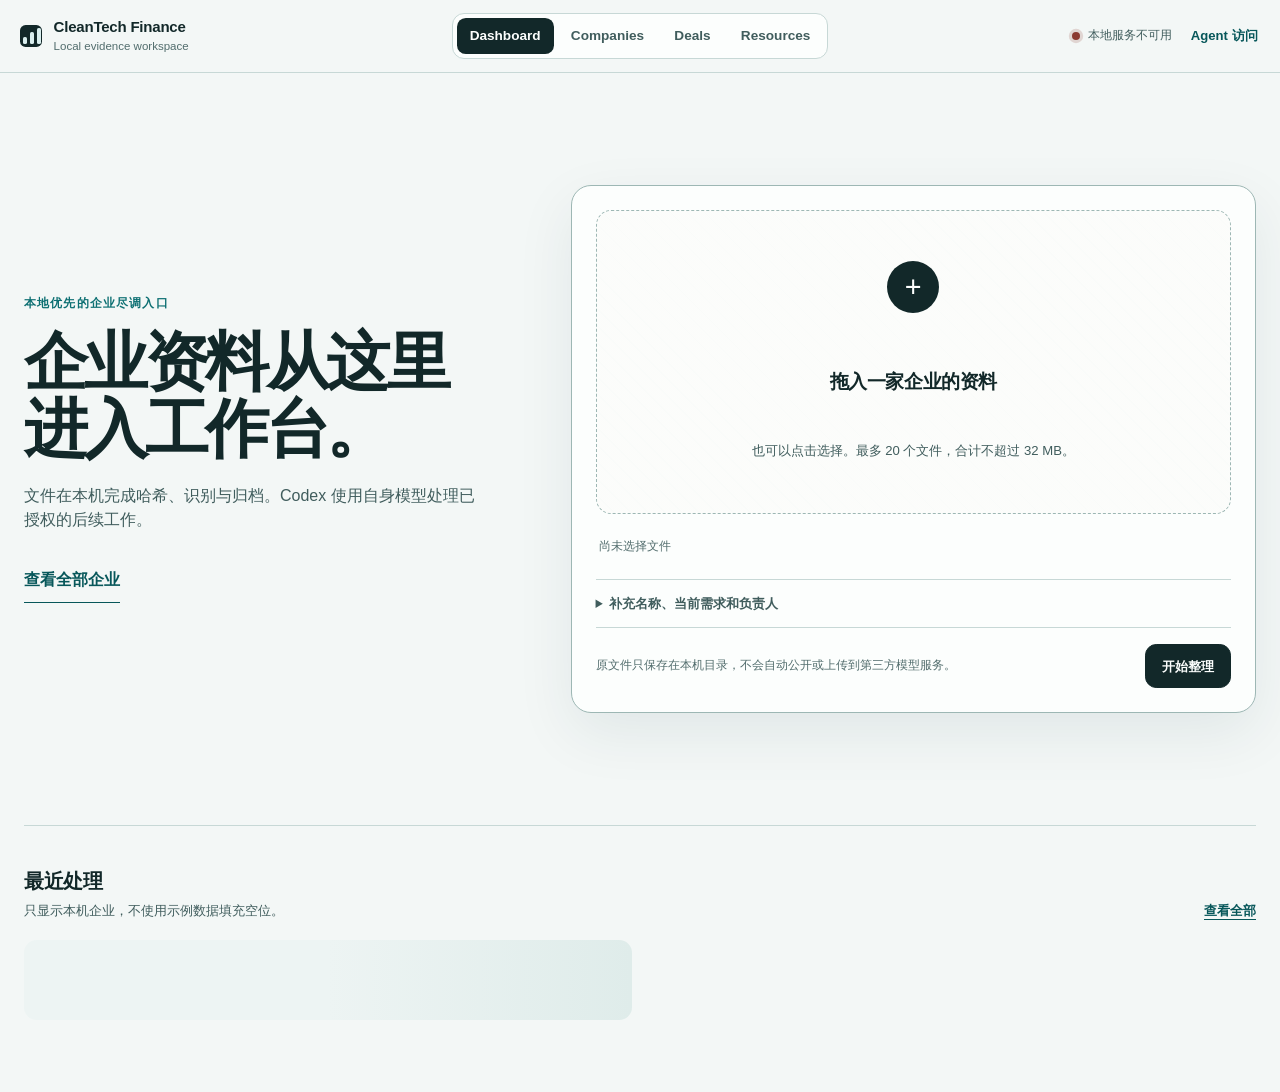
==== src/cleantech_finance/web/agent_bridge.html @ b81eaf17 "feat: add FA workstation and controlled valuation" ====
<!doctype html>
<html lang="zh-CN">
  <head>
    <meta charset="utf-8">
    <meta name="viewport" content="width=device-width, initial-scale=1">
    <meta
      name="description"
      content="CleanTech Finance 本地企业工作台。上传资料，查看下一步，并生成有来源的参考建议。"
    >
    <meta name="color-scheme" content="light">
    <title>CleanTech Finance｜本地企业工作台</title>
    <link rel="stylesheet" href="./agent_bridge.css">
    <script src="./agent_bridge.js" defer></script>
  </head>
  <body>
    <a class="skip-link" href="#app-main">跳到主要内容</a>

    <header class="app-header">
      <div class="header-inner">
        <a class="brand" href="/?view=home" data-route="home" aria-label="CleanTech Finance 首页">
          <span class="brand-mark" aria-hidden="true">
            <i></i><i></i><i></i>
          </span>
          <span>
            <strong>CleanTech Finance</strong>
            <small>Local evidence workspace</small>
          </span>
        </a>

        <nav class="global-nav" aria-label="主导航">
          <a href="/?view=home" data-route="home">Dashboard</a>
          <a href="/?view=dashboard" data-route="dashboard">Companies</a>
          <a href="/?view=deals" data-route="deals">Deals</a>
          <a href="/?view=resources" data-route="resources">Resources</a>
        </nav>

        <div class="header-actions">
          <button
            class="service-status"
            id="service-status"
            type="button"
            aria-label="查看本地服务状态"
            aria-expanded="false"
          >
            <span data-state="loading" aria-hidden="true"></span>
            <span id="service-status-label">本地服务连接中</span>
          </button>
          <button class="text-button" id="open-consent" type="button">Agent 访问</button>
          <button class="text-button" id="revoke-consent" type="button" hidden>
            撤销访问
          </button>
        </div>
      </div>
      <div class="service-popover" id="service-popover" hidden>
        <div>
          <strong id="bridge-detail">工作台状态检查中</strong>
          <span id="rag-detail">知识库状态检查中</span>
        </div>
        <dl>
          <div><dt>知识库文档</dt><dd id="rag-documents">-</dd></div>
          <div><dt>知识片段</dt><dd id="rag-chunks">-</dd></div>
          <div><dt>政策参考</dt><dd id="policy-reference-count">-</dd></div>
        </dl>
      </div>
    </header>

    <main id="app-main" tabindex="-1">
      <section class="app-view home-view" id="home-view" data-view="home">
        <div class="home-shell">
          <div class="home-copy">
            <p class="eyebrow">本地优先的企业尽调入口</p>
            <h1 id="home-title" tabindex="-1">企业资料从这里进入工作台。</h1>
            <p>
              文件在本机完成哈希、识别与归档。Codex 使用自身模型处理已授权的后续工作。
            </p>
            <a class="secondary-link" href="/?view=dashboard" data-route="dashboard">
              查看全部企业
            </a>
          </div>

          <form class="intake-panel" id="upload-form">
            <label class="drop-zone" id="drop-zone" for="material-files">
              <input
                id="material-files"
                name="materials"
                type="file"
                multiple
                accept=".pdf,.docx,.pptx,.xlsx,.csv,.txt,.md,.json,.html,.htm"
              >
              <span class="upload-symbol" aria-hidden="true">+</span>
              <strong>拖入一家企业的资料</strong>
              <small>也可以点击选择。最多 20 个文件，合计不超过 32 MB。</small>
            </label>

            <div class="upload-queue" id="upload-queue" aria-live="polite">
              <p>尚未选择文件</p>
            </div>

            <details class="optional-fields">
              <summary>补充名称、当前需求和负责人</summary>
              <div class="optional-grid">
                <div class="field">
                  <label for="case-name">企业名称</label>
                  <input
                    id="case-name"
                    name="case_name"
                    type="text"
                    maxlength="120"
                    autocomplete="organization"
                    placeholder="优先读取结构化 JSON 企业名，否则使用文件名"
                  >
                </div>
                <div class="field">
                  <label for="declared-need">当前最需要解决的问题</label>
                  <input
                    id="declared-need"
                    name="declared_need"
                    type="text"
                    maxlength="240"
                    placeholder="例如：现金流、政策路径或出海准备"
                  >
                </div>
                <div class="field">
                  <label for="case-owner">负责人</label>
                  <input
                    id="case-owner"
                    name="owner"
                    type="text"
                    maxlength="80"
                    autocomplete="name"
                    placeholder="未指定时显示为未分配"
                  >
                </div>
                <div class="field">
                  <label for="case-type">资料类型</label>
                  <select id="case-type" name="case_type">
                    <option value="unclassified" selected>待确认类型</option>
                    <option value="enterprise">真实企业</option>
                    <option value="demo">演示资料</option>
                    <option value="qa">QA 测试</option>
                  </select>
                </div>
              </div>
            </details>

            <div class="intake-actions">
              <p>原文件只保存在本机目录，不会自动公开或上传到第三方模型服务。</p>
              <button class="primary-button" id="create-case" type="submit">
                开始整理
              </button>
            </div>
            <div class="inline-message" id="upload-error" role="alert" hidden></div>
          </form>
        </div>

        <section class="recent-section" aria-labelledby="recent-title">
          <div class="section-heading">
            <div>
              <h2 id="recent-title">最近处理</h2>
              <p>只显示本机企业，不使用示例数据填充空位。</p>
            </div>
            <a href="/?view=dashboard" data-route="dashboard">查看全部</a>
          </div>
          <div class="recent-list" id="recent-list">
            <div class="skeleton-row" aria-label="正在加载最近企业"></div>
          </div>
        </section>
      </section>

      <section class="app-view dashboard-view" id="dashboard-view" data-view="dashboard" hidden>
        <div class="view-shell">
          <header class="view-heading">
            <div>
              <p class="eyebrow">当前工作概览</p>
              <h1 id="dashboard-title" tabindex="-1">Dashboard</h1>
              <p>集中查看企业状态、当前需求、负责人和下一步。</p>
            </div>
            <a class="primary-link" href="/?view=home" data-route="home">添加企业</a>
          </header>

          <div class="truth-banner" id="dashboard-truth" hidden></div>

          <dl class="metric-strip" aria-label="企业工作概览">
            <div>
              <dt>真实企业</dt>
              <dd id="metric-enterprises">-</dd>
              <small>用户明确选择；不等于外部验证</small>
            </div>
            <div>
              <dt>有关键缺口企业</dt>
              <dd id="metric-critical-gaps">-</dd>
              <small>候选材料覆盖存在关键缺口</small>
            </div>
            <div>
              <dt>可安排商业模式访谈企业</dt>
              <dd id="metric-interviews">-</dd>
              <small>仅表示材料足以开始访谈</small>
            </div>
            <div>
              <dt>已归档材料</dt>
              <dd id="metric-materials">-</dd>
              <small>本地记录中的材料数量</small>
            </div>
            <div>
              <dt>本地记录</dt>
              <dd id="metric-cases">-</dd>
              <small>含演示、QA 与待确认类型</small>
            </div>
          </dl>

          <section class="portfolio-section" aria-labelledby="portfolio-title">
            <div class="portfolio-toolbar">
              <div>
                <h2 id="portfolio-title">Companies</h2>
                <p id="dashboard-freshness">正在读取本机企业清单</p>
              </div>
              <div class="toolbar-controls">
                <label>
                  <span>搜索</span>
                  <input
                    id="dashboard-search"
                    type="search"
                    placeholder="企业、需求或负责人"
                    autocomplete="off"
                  >
                </label>
                <label>
                  <span>类型</span>
                  <select id="dashboard-type-filter">
                    <option value="all">全部</option>
                    <option value="enterprise">真实企业</option>
                    <option value="demo">演示与 QA</option>
                    <option value="unclassified">待确认类型</option>
                  </select>
                </label>
                <label>
                  <span>状态</span>
                  <select id="dashboard-status-filter">
                    <option value="all">全部</option>
                    <option value="materials_organized">材料已整理</option>
                    <option value="reference_search_run">参考检索已运行</option>
                    <option value="materials_need_processing">材料需处理</option>
                  </select>
                </label>
              </div>
            </div>

            <div class="table-wrap">
              <table class="company-table">
                <thead>
                  <tr>
                    <th scope="col">企业</th>
                    <th scope="col">状态</th>
                    <th scope="col">当前需求或关注</th>
                    <th scope="col">材料</th>
                    <th scope="col">负责人</th>
                    <th scope="col">更新时间</th>
                    <th scope="col">下一步</th>
                  </tr>
                </thead>
                <tbody id="company-table-body">
                  <tr><td colspan="7">正在加载企业清单</td></tr>
                </tbody>
              </table>
            </div>
            <div class="table-empty" id="company-table-empty" hidden>
              <strong>还没有符合筛选条件的企业</strong>
              <p>调整筛选，或回到首页添加一家企业。</p>
            </div>
          </section>
        </div>
      </section>

      <section class="app-view deals-view" id="deals-view" data-view="deals" hidden>
        <div class="deal-shell">
          <header class="view-heading deal-heading">
            <div>
              <p class="eyebrow">交易执行与估值</p>
              <h1 id="deals-title" tabindex="-1">Deals</h1>
              <p>把交易阶段、估值输入、计算结果和人工审批锁定到可追溯版本。</p>
            </div>
            <button
              class="primary-button"
              id="toggle-deal-create"
              type="button"
              aria-expanded="false"
              aria-controls="deal-create-panel"
            >新建交易</button>
          </header>

          <div class="truth-banner deal-truth" role="note">
            四类状态独立显示，不合并为总分。页面不输出投资、信用或综合风险评级，也不构成正式估值意见。
          </div>

          <section class="deal-create-panel" id="deal-create-panel" aria-labelledby="deal-create-title" hidden>
            <div class="panel-heading">
              <div>
                <h2 id="deal-create-title">建立交易工作区</h2>
                <p>交易与企业记录分开保存，同一家企业可以对应多项交易。</p>
              </div>
              <button class="text-button" id="close-deal-create" type="button">收起</button>
            </div>
            <form id="deal-create-form">
              <div class="deal-form-grid">
                <div class="field">
                  <label for="deal-company-id">企业</label>
                  <input
                    id="deal-company-id"
                    name="company_id"
                    type="text"
                    maxlength="120"
                    list="deal-company-options"
                    autocomplete="off"
                    placeholder="企业名称或本地记录 ID"
                    required
                  >
                  <datalist id="deal-company-options"></datalist>
                </div>
                <div class="field">
                  <label for="deal-target">标的名称</label>
                  <input id="deal-target" name="target" type="text" maxlength="160" required>
                </div>
                <div class="field">
                  <label for="deal-buyer">买方或委托方</label>
                  <input id="deal-buyer" name="buyer" type="text" maxlength="160" required>
                </div>
                <div class="field">
                  <label for="deal-owner">交易负责人</label>
                  <input id="deal-owner" name="owner" type="text" maxlength="120" required>
                </div>
                <div class="field">
                  <label for="deal-valuation-date">估值基准日</label>
                  <input id="deal-valuation-date" name="valuation_date" type="date" required>
                </div>
                <div class="field">
                  <label for="deal-currency">基准币种</label>
                  <input id="deal-currency" name="currency" type="text" value="CNY" maxlength="3" pattern="[A-Za-z]{3}" required>
                </div>
                <div class="field">
                  <label for="deal-confidentiality">保密级别</label>
                  <select id="deal-confidentiality" name="confidentiality_level">
                    <option value="internal">内部</option>
                    <option value="confidential">机密</option>
                    <option value="highly_confidential">严格受限</option>
                  </select>
                </div>
                <div class="field deal-form-span">
                  <label for="deal-scope">交易范围</label>
                  <textarea id="deal-scope" name="transaction_scope" rows="2" maxlength="500" required></textarea>
                </div>
                <div class="field deal-form-span">
                  <label for="deal-create-reason">建立原因</label>
                  <input id="deal-create-reason" name="reason" type="text" maxlength="500" value="建立本地交易执行工作区" required>
                </div>
              </div>
              <div class="form-actions deal-form-actions">
                <button class="primary-button" id="create-deal" type="submit">建立交易</button>
              </div>
              <div class="inline-message" id="deal-create-error" role="alert" hidden></div>
            </form>
          </section>

          <div class="deal-layout">
            <aside class="deal-index" aria-labelledby="deal-index-title">
              <div class="deal-index-heading">
                <div>
                  <h2 id="deal-index-title">交易清单</h2>
                  <p id="deal-count" role="status">正在读取本地交易</p>
                </div>
                <button class="secondary-button" id="refresh-deals" type="button">刷新</button>
              </div>
              <label class="deal-search">
                <span>搜索交易</span>
                <input id="deal-search" type="search" autocomplete="off" placeholder="标的、买方、负责人">
              </label>
              <div class="deal-list" id="deal-list" aria-live="polite" aria-busy="true">
                <div class="deal-list-skeleton" aria-label="正在加载交易"></div>
              </div>
            </aside>

            <section class="deal-detail" id="deal-detail" aria-live="polite">
              <div class="deal-empty" id="deal-empty">
                <strong>选择一项交易</strong>
                <p>查看人工确认阶段、估值版本、计算边界和审批记录。</p>
              </div>

              <div id="deal-workbench" hidden>
                <header class="deal-record-heading">
                  <div>
                    <a class="back-link deal-mobile-back" href="/?view=deals" data-route="deals">返回交易清单</a>
                    <p id="deal-record-id">交易载入中</p>
                    <h2 id="deal-record-title">交易</h2>
                    <span id="deal-record-scope"></span>
                  </div>
                  <dl class="deal-meta">
                    <div><dt>负责人</dt><dd id="deal-record-owner">-</dd></div>
                    <div><dt>基准日</dt><dd id="deal-record-date">-</dd></div>
                    <div><dt>币种</dt><dd id="deal-record-currency">-</dd></div>
                    <div><dt>修订</dt><dd id="deal-record-revision">-</dd></div>
                  </dl>
                </header>

                <section class="deal-readiness" aria-labelledby="deal-readiness-title">
                  <div class="section-heading compact-heading">
                    <div>
                      <h3 id="deal-readiness-title">Independent readiness</h3>
                      <p>四项分别陈述，不计算综合进度或总评级。</p>
                    </div>
                  </div>
                  <dl class="readiness-grid">
                    <div><dt>候选材料</dt><dd id="readiness-material">待读取</dd><small id="readiness-material-note"></small></div>
                    <div><dt>核验证据</dt><dd id="readiness-evidence">待读取</dd><small id="readiness-evidence-note"></small></div>
                    <div><dt>人工阶段</dt><dd id="readiness-stage">待确认</dd><small id="readiness-stage-note"></small></div>
                    <div><dt>估值可用性</dt><dd id="readiness-valuation">未开始</dd><small id="readiness-valuation-note"></small></div>
                  </dl>
                </section>

                <section class="deal-stage-section" aria-labelledby="deal-stage-title">
                  <div class="section-heading compact-heading">
                    <div>
                      <h3 id="deal-stage-title">人工确认交易阶段</h3>
                      <p>阶段不会从材料覆盖或 Agent 结果自动推断。</p>
                    </div>
                    <span class="deal-state-label" id="deal-stage-current">尚未确认</span>
                  </div>
                  <form class="inline-deal-form" id="deal-stage-form">
                    <div class="field">
                      <label for="deal-stage-select">交易阶段</label>
                      <select id="deal-stage-select" required>
                        <option value="">选择阶段</option>
                        <option value="strategy_and_mandate">收购战略与委托确认</option>
                        <option value="industry_research_and_longlist">产业研究与 Longlist</option>
                        <option value="shortlist_and_preliminary_valuation">Shortlist 与初步估值</option>
                        <option value="initial_contact_and_nda">初步接触与 NDA</option>
                        <option value="ioi_loi_and_exclusivity">IOI / LOI 与排他</option>
                        <option value="diligence_and_transaction_structure">尽调与交易结构</option>
                        <option value="signing_approval_and_closing">签约、审批与交割</option>
                        <option value="post_merger_integration">并购后整合</option>
                      </select>
                    </div>
                    <div class="field inline-deal-reason">
                      <label for="deal-stage-reason">确认依据</label>
                      <input id="deal-stage-reason" type="text" maxlength="500" required>
                    </div>
                    <button class="secondary-button" id="confirm-deal-stage" type="submit">确认阶段</button>
                  </form>
                  <div class="inline-message" id="deal-stage-error" role="alert" hidden></div>
                </section>

                <section class="valuation-section" aria-labelledby="valuation-section-title">
                  <div class="section-heading compact-heading valuation-heading">
                    <div>
                      <h3 id="valuation-section-title">Valuation workspace</h3>
                      <p>输入经人工确认后由服务端确定性计算，浏览器不生成估值结果。</p>
                    </div>
                    <button class="secondary-button" id="toggle-valuation-create" type="button" aria-expanded="false" aria-controls="valuation-create-panel">新建估值</button>
                  </div>

                  <section class="valuation-create-panel" id="valuation-create-panel" aria-labelledby="valuation-create-title" hidden>
                    <h4 id="valuation-create-title">建立估值案例</h4>
                    <form id="valuation-create-form">
                      <div class="deal-form-grid">
                        <div class="field">
                          <label for="valuation-target-entity">估值法律主体</label>
                          <input id="valuation-target-entity" type="text" maxlength="200" required>
                        </div>
                        <div class="field">
                          <label for="valuation-date">估值基准日</label>
                          <input id="valuation-date" type="date" required>
                        </div>
                        <div class="field">
                          <label for="valuation-currency">基准币种</label>
                          <input id="valuation-currency" type="text" maxlength="3" pattern="[A-Za-z]{3}" required>
                        </div>
                        <div class="field">
                          <label for="valuation-method-plan">估值方法范围</label>
                          <select id="valuation-method-plan">
                            <option value="dcf_only">仅 FCFF DCF</option>
                            <option value="dcf_and_trading_comps">FCFF DCF + Trading Comps</option>
                          </select>
                        </div>
                        <div class="field deal-form-span">
                          <label for="valuation-scope">估值范围</label>
                          <input id="valuation-scope" type="text" maxlength="500" required>
                        </div>
                        <div class="field deal-form-span">
                          <label for="valuation-create-reason">建立原因</label>
                          <input id="valuation-create-reason" type="text" maxlength="500" value="建立初步估值版本" required>
                        </div>
                      </div>
                      <p class="valuation-method-note"><strong>方法边界：</strong>页面分别展示 DCF 与 Trading Comps，不加权、不自动合并。</p>
                      <div class="form-actions deal-form-actions">
                        <button class="primary-button" id="create-valuation" type="submit">建立估值</button>
                      </div>
                      <div class="inline-message" id="valuation-create-error" role="alert" hidden></div>
                    </form>
                  </section>

                  <div class="valuation-list" id="valuation-list" aria-live="polite"></div>

                  <div class="valuation-workbench" id="valuation-workbench" hidden>
                    <header class="valuation-record-heading">
                      <div>
                        <span id="valuation-record-id">估值载入中</span>
                        <h4 id="valuation-record-title">FCFF DCF</h4>
                      </div>
                      <div class="valuation-record-actions">
                        <span class="deal-state-label" id="valuation-record-status">草稿</span>
                        <a class="secondary-link" id="valuation-export" href="#" hidden>导出 XLSX</a>
                      </div>
                    </header>

                    <section class="valuation-status-section" aria-labelledby="valuation-status-title">
                      <h5 id="valuation-status-title">计算与决策状态</h5>
                      <div class="valuation-status-grid">
                        <article>
                          <span>Calculation integrity</span>
                          <strong id="calculation-integrity">尚未计算</strong>
                          <p id="calculation-integrity-note">服务端尚未生成检查结果。</p>
                        </article>
                        <article>
                          <span>Decision readiness</span>
                          <strong id="decision-readiness">尚未计算</strong>
                          <p id="decision-readiness-note">必须独立完成 FA 人工复核。</p>
                        </article>
                      </div>
                    </section>

                    <details class="valuation-input-panel" id="valuation-input-panel" open>
                      <summary>三情景输入</summary>
                      <form id="valuation-input-form">
                        <div class="valuation-source-grid">
                          <div class="field">
                            <label for="valuation-source-id">来源 ID</label>
                            <input id="valuation-source-id" type="text" maxlength="160" placeholder="工作底稿或材料 ID" required>
                          </div>
                          <div class="field">
                            <label for="valuation-source-locator">来源定位</label>
                            <input id="valuation-source-locator" type="text" maxlength="240" placeholder="页码、表格或单元格" required>
                          </div>
                          <div class="field">
                            <label for="valuation-source-date">来源截至日</label>
                            <input id="valuation-source-date" type="date" required>
                          </div>
                          <div class="field">
                            <label for="valuation-unit">金额单位</label>
                            <input id="valuation-unit" type="text" value="million" maxlength="40" required>
                          </div>
                          <div class="field">
                            <label for="valuation-business-model">商业模式</label>
                            <select id="valuation-business-model" required>
                              <option value="mature_equipment_manufacturing">成熟设备制造</option>
                              <option value="software_light_asset_service">软件或轻资产服务</option>
                              <option value="project_developer_operating_asset">项目开发或运营资产</option>
                              <option value="early_commercial">早期商业化</option>
                              <option value="pre_commercial_technology">商业化前技术</option>
                            </select>
                          </div>
                          <div class="field">
                            <label for="valuation-discount-convention">折现惯例</label>
                            <select id="valuation-discount-convention">
                              <option value="period_end">期末折现</option>
                              <option value="mid_year">年中折现</option>
                            </select>
                          </div>
                        </div>

                        <div class="scenario-inputs" id="scenario-inputs"></div>

                        <details class="bridge-inputs">
                          <summary>EV 到股权价值桥接，可选</summary>
                          <div class="valuation-source-grid">
                            <div class="field"><label for="bridge-cash">类现金项目</label><input id="bridge-cash" type="text" inputmode="decimal"></div>
                            <div class="field"><label for="bridge-debt">类债务项目</label><input id="bridge-debt" type="text" inputmode="decimal"></div>
                            <div class="field"><label for="bridge-assets">非经营资产</label><input id="bridge-assets" type="text" inputmode="decimal"></div>
                            <div class="field"><label for="bridge-claims">其他索偿</label><input id="bridge-claims" type="text" inputmode="decimal"></div>
                            <div class="field"><label for="bridge-shares">完全摊薄股数</label><input id="bridge-shares" type="text" inputmode="decimal"></div>
                          </div>
                        </details>

                        <details class="trading-comps-inputs" id="trading-comps-inputs">
                          <summary>Trading Comps（组合方法时必填）</summary>
                          <div class="comps-settings">
                            <div class="field">
                              <label for="valuation-comps-mode">当前案例方法范围</label>
                              <select id="valuation-comps-mode">
                                <option value="off">仅 FCFF DCF（由案例方法决定）</option>
                                <option value="on">FCFF DCF + Trading Comps（可比公司必填）</option>
                              </select>
                            </div>
                            <div class="field">
                              <label for="valuation-comps-metric">倍数口径</label>
                              <select id="valuation-comps-metric">
                                <option value="ev_ltm_revenue">EV / LTM Revenue</option>
                                <option value="ev_ntm_revenue">EV / NTM Revenue</option>
                                <option value="ev_ltm_ebitda" selected>EV / LTM EBITDA</option>
                                <option value="ev_ntm_ebitda">EV / NTM EBITDA</option>
                                <option value="ev_ltm_ebit">EV / LTM EBIT</option>
                                <option value="price_earnings">Equity value / LTM Net Income (P/E)</option>
                              </select>
                            </div>
                            <div class="field">
                              <label for="valuation-comps-target-metric">标的口径值</label>
                              <input id="valuation-comps-target-metric" type="text" inputmode="decimal">
                            </div>
                            <div class="field">
                              <label for="valuation-comps-target-period">标的口径期间</label>
                              <input id="valuation-comps-target-period" type="text" maxlength="40" placeholder="例如 LTM 2026-06-30">
                            </div>
                          </div>
                          <p class="comps-boundary" id="comps-boundary">浏览器只提交企业价值与分母，倍数、N/M、区间和检查全部由服务端计算。Excluded 行不参与统计。</p>
                          <div class="comps-table-wrap">
                            <table class="comps-table">
                              <caption class="sr-only">Trading Comps 可比公司输入</caption>
                              <thead>
                                <tr>
                                  <th scope="col">公司</th>
                                  <th scope="col">分类</th>
                                  <th scope="col">选择依据</th>
                                  <th scope="col" id="comps-numerator-heading">Enterprise value</th>
                                  <th scope="col" id="comps-denominator-heading">LTM EBITDA</th>
                                </tr>
                              </thead>
                              <tbody id="valuation-comps-body"></tbody>
                            </table>
                          </div>
                        </details>

                        <label class="check-row valuation-confirm-row" for="valuation-confirm-inputs">
                          <input id="valuation-confirm-inputs" name="valuation_confirm_inputs" type="checkbox" required>
                          <span><strong>我已核对这些输入与来源。</strong>保存后将标记为人工确认输入，可进入服务端计算。</span>
                        </label>
                        <div class="field">
                          <label for="valuation-input-reason">本次输入说明</label>
                          <input id="valuation-input-reason" type="text" maxlength="500" required>
                        </div>
                        <div class="form-actions deal-form-actions">
                          <button class="primary-button" id="save-valuation-inputs" type="submit">保存为新版本</button>
                        </div>
                        <div class="inline-message" id="valuation-input-error" role="alert" hidden></div>
                      </form>
                    </details>

                    <section class="valuation-action-panel" aria-labelledby="valuation-actions-title">
                      <h5 id="valuation-actions-title">受控操作</h5>
                      <div class="valuation-action-grid">
                        <form id="valuation-calculate-form">
                          <h6>服务端计算</h6>
                          <p>请求只发送当前版本和哈希，不接收浏览器计算结果。</p>
                          <div class="field">
                            <label for="valuation-calculate-reason">计算原因</label>
                            <input id="valuation-calculate-reason" type="text" maxlength="500" value="运行确定性初步估值" required>
                          </div>
                          <button class="secondary-button" id="calculate-valuation" type="submit">运行计算</button>
                          <div class="inline-message" id="valuation-calculate-error" role="alert" hidden></div>
                        </form>
                        <form id="valuation-review-form">
                          <h6>FA review</h6>
                          <p>复核绑定当前估值版本，Agent 不能执行。</p>
                          <div class="field">
                            <label for="valuation-review-note">复核记录</label>
                            <textarea id="valuation-review-note" rows="2" maxlength="1000" required></textarea>
                          </div>
                          <div class="field">
                            <label for="valuation-review-reason">复核原因</label>
                            <input id="valuation-review-reason" type="text" maxlength="500" required>
                          </div>
                          <button class="secondary-button" id="review-valuation" type="submit">完成人工复核</button>
                          <div class="inline-message" id="valuation-review-error" role="alert" hidden></div>
                        </form>
                        <form id="valuation-approve-form">
                          <h6>Internal approval</h6>
                          <p>仅允许内部交易团队使用，不开放外部批准。</p>
                          <div class="field">
                            <label for="valuation-approve-reason">批准依据</label>
                            <input id="valuation-approve-reason" type="text" maxlength="500" required>
                          </div>
                          <label class="check-row" for="valuation-approve-confirm">
                            <input id="valuation-approve-confirm" name="valuation_approve_confirm" type="checkbox" required>
                            <span>确认批准绑定当前版本号与版本哈希。</span>
                          </label>
                          <button class="secondary-button" id="approve-valuation" type="submit">批准内部使用</button>
                          <div class="inline-message" id="valuation-approve-error" role="alert" hidden></div>
                        </form>
                        <section class="external-approval-block" aria-labelledby="external-approval-title">
                          <h6 id="external-approval-title">External approval</h6>
                          <p>本地模式未开放。外部使用需要单独授权、权限控制和人工审核。</p>
                          <button class="secondary-button" type="button" disabled>外部批准不可用</button>
                        </section>
                      </div>
                    </section>

                    <section class="valuation-results" aria-labelledby="valuation-results-title">
                      <div class="section-heading compact-heading">
                        <div>
                          <h5 id="valuation-results-title">方法结果</h5>
                          <p>仅展示服务端返回的 screen-grade 结果，不合并方法或生成投资评级。</p>
                        </div>
                      </div>
                      <div class="method-results" id="valuation-method-results"></div>
                      <div class="valuation-checks" id="valuation-checks"></div>
                    </section>

                    <section class="valuation-trace" aria-labelledby="valuation-trace-title">
                      <div class="section-heading compact-heading">
                        <div>
                          <h5 id="valuation-trace-title">来源与版本</h5>
                          <p>输入来源和不可变版本分开列示。</p>
                        </div>
                      </div>
                      <div class="valuation-trace-grid">
                        <section aria-labelledby="valuation-sources-title">
                          <h6 id="valuation-sources-title">输入来源</h6>
                          <div id="valuation-source-list"></div>
                        </section>
                        <section aria-labelledby="valuation-versions-title">
                          <h6 id="valuation-versions-title">版本历史</h6>
                          <div id="valuation-version-list"></div>
                        </section>
                      </div>
                    </section>
                  </div>
                </section>
              </div>
            </section>
          </div>
        </div>
      </section>

      <section class="app-view resources-view" id="resources-view" data-view="resources" hidden>
        <div class="view-shell">
          <header class="view-heading resource-heading">
            <div>
              <p class="eyebrow">目录、时效与来源状态</p>
              <h1 id="resources-title" tabindex="-1">Resources</h1>
              <p>集中查看政策、课程与导师。真实来源、更新候选和模拟测试数据明确分层。</p>
            </div>
            <button class="secondary-button" id="refresh-resources" type="button">
              重新检查
            </button>
          </header>

          <div class="truth-banner resource-truth" id="resources-truth" role="status">
            正在检查本地资源接口
          </div>

          <div class="resource-toolbar" role="search" aria-label="筛选资源目录">
            <label>
              <span>搜索资源</span>
              <input
                id="resource-search"
                type="search"
                placeholder="名称、来源或提供方"
                autocomplete="off"
              >
            </label>
            <label>
              <span>类型</span>
              <select id="resource-type-filter">
                <option value="all">全部</option>
                <option value="policy">Policy</option>
                <option value="course">Course</option>
                <option value="mentor">Mentor</option>
              </select>
            </label>
            <div class="resource-toolbar-meta">
              <p id="resource-filter-summary" role="status" aria-live="polite"></p>
              <a
                class="resource-template-download"
                id="resource-template-download"
                href="#"
                hidden
              >下载资源模板</a>
            </div>
          </div>

          <div class="resource-library" id="resource-library" aria-live="polite" aria-busy="true">
            <section class="resource-library-row" data-resource-kind="policy">
              <div>
                <span class="resource-kind">Policy</span>
                <h2>政策</h2>
                <p>已确认参考与官方更新候选分开显示，候选不会自动进入匹配。</p>
              </div>
              <div class="resource-library-content" id="resource-policy-list">
                <p>正在检查接口</p>
              </div>
            </section>
            <section class="resource-library-row" data-resource-kind="course">
              <div>
                <span class="resource-kind">Course</span>
                <h2>课程</h2>
                <p>按阶段和需求生成候选；模拟课程不代表真实开课。</p>
              </div>
              <div class="resource-library-content" id="resource-course-list">
                <p>正在检查接口</p>
              </div>
            </section>
            <section class="resource-library-row" data-resource-kind="mentor">
              <div>
                <span class="resource-kind">Mentor</span>
                <h2>导师</h2>
                <p>真实导师需通过授权与冲突检查；模拟画像禁止联系。</p>
              </div>
              <div class="resource-library-content" id="resource-mentor-list">
                <p>正在检查接口</p>
              </div>
            </section>
          </div>
        </div>
      </section>

      <section class="app-view case-view" id="case-view" data-view="case" hidden>
        <div class="case-shell">
          <header class="case-heading">
            <a class="back-link" href="/?view=dashboard" data-route="dashboard">返回 Companies</a>
            <div class="case-heading-row">
              <div>
                <div class="case-type-line">
                  <span id="case-type-badge">企业</span>
                  <span id="case-id-label">记录载入中</span>
                </div>
                <h1 id="case-title" tabindex="-1">企业</h1>
                <p id="case-need">正在读取当前需求</p>
                <small class="case-need-source" id="case-need-source"></small>
              </div>
              <dl class="case-meta">
                <div><dt>状态</dt><dd id="case-status">-</dd></div>
                <div><dt>负责人</dt><dd id="case-owner-label">未分配</dd></div>
                <div><dt>材料</dt><dd id="case-material-count">-</dd></div>
                <div><dt>更新</dt><dd id="case-updated-at">-</dd></div>
              </dl>
            </div>
          </header>

          <nav class="case-tabs" aria-label="企业工作区">
            <a href="#overview" data-case-tab="overview">Workspace</a>
            <a href="#materials" data-case-tab="materials">材料</a>
            <a href="#suggestions" data-case-tab="suggestions">资源</a>
            <a href="#analysis" data-case-tab="analysis">能力边界</a>
            <a href="#follow-up" data-case-tab="follow-up">补件</a>
            <a href="#output" data-case-tab="output">输出</a>
          </nav>

          <div class="case-content">
            <section class="case-panel overview-panel" id="overview-panel" data-case-panel="overview">
              <div class="next-action-block">
                <p>下一步</p>
                <h2 id="next-action-title">确认材料识别范围</h2>
                <span id="next-action-reason">正在读取可执行的下一步。</span>
                <button class="primary-button" id="next-action-button" type="button">
                  查看资源
                </button>
              </div>

              <section class="acquisition-section" aria-labelledby="acquisition-title">
                <div class="section-heading compact-heading">
                  <div>
                    <h2 id="acquisition-title">并购准备度</h2>
                    <p>这是 8 阶段候选材料覆盖，不等于真实交易进度。真实 deal stage 只能由人工确认。</p>
                  </div>
                  <span class="diagnostic-state" id="acquisition-state">尚未生成</span>
                </div>

                <ol
                  class="acquisition-track"
                  id="acquisition-stage-track"
                  aria-label="八阶段候选材料覆盖"
                ></ol>

                <dl class="workspace-signals">
                  <div>
                    <dt>当前工作焦点</dt>
                    <dd id="acquisition-current-stage">尚未生成</dd>
                    <small>由候选材料覆盖推导，不是人工确认的 deal stage</small>
                  </div>
                  <div>
                    <dt>关键材料缺口</dt>
                    <dd id="acquisition-gap-count">尚未生成</dd>
                    <small id="acquisition-gap-summary"></small>
                  </div>
                  <div>
                    <dt>是否建议访谈</dt>
                    <dd id="acquisition-interview">尚未生成</dd>
                    <small id="acquisition-interview-reason"></small>
                  </div>
                </dl>
              </section>

              <section class="key-question-section" aria-labelledby="key-question-title">
                <div class="section-heading compact-heading">
                  <div>
                    <h2 id="key-question-title">关键问题</h2>
                    <p>最多显示 8 个需要人工确认的问题。</p>
                  </div>
                  <span id="key-question-count">0 / 8</span>
                </div>
                <ol class="key-question-list" id="key-question-list"></ol>
              </section>

              <section class="workspace-resource-section" aria-labelledby="workspace-resource-title">
                <div class="section-heading compact-heading">
                  <div>
                    <h2 id="workspace-resource-title">资源建议</h2>
                    <p>这里只显示真实返回的候选状态，详细来源可在“资源”页签查看。</p>
                  </div>
                </div>
                <div class="company-resource-band" aria-label="企业资源匹配状态">
                  <section>
                    <span>Policy</span>
                    <h3>政策</h3>
                    <p id="company-policy-resources">尚未生成</p>
                  </section>
                  <section>
                    <span>Course</span>
                    <h3>课程</h3>
                    <p id="company-course-resources">尚未接入</p>
                  </section>
                  <section>
                    <span>Mentor</span>
                    <h3>导师</h3>
                    <p id="company-mentor-resources">尚未接入</p>
                  </section>
                </div>
                <div class="company-resource-candidates">
                  <section aria-labelledby="company-course-candidate-title">
                    <header>
                      <div>
                        <span>Course candidates</span>
                        <h3 id="company-course-candidate-title">课程候选</h3>
                      </div>
                      <small>目录标签相关性，不是企业评分</small>
                    </header>
                    <ol id="company-course-candidate-list" aria-live="polite"></ol>
                  </section>
                  <section aria-labelledby="company-mentor-candidate-title">
                    <header>
                      <div>
                        <span>Mentor candidates</span>
                        <h3 id="company-mentor-candidate-title">导师候选</h3>
                      </div>
                      <small>不排名、不自动分配或联系</small>
                    </header>
                    <ol id="company-mentor-candidate-list" aria-live="polite"></ol>
                  </section>
                </div>
              </section>

              <details class="workspace-detail">
                <summary>查看识别主题与内部流程状态</summary>
                <div class="overview-grid">
                  <section>
                    <h2>材料识别出的关注主题</h2>
                    <div class="topic-list" id="case-topic-list"></div>
                    <p class="boundary-copy">
                      这些主题只用于路由工作流，不代表企业事实或风险判断。
                    </p>
                  </section>
                  <section>
                    <h2>内部流程状态</h2>
                    <ol class="workflow-list" id="workflow-list"></ol>
                  </section>
                </div>
              </details>
            </section>

            <section class="case-panel" id="materials-panel" data-case-panel="materials" hidden>
              <div class="panel-heading">
                <div>
                  <h2>企业材料</h2>
                  <p>每份文件保留版本、SHA-256 与识别范围。</p>
                </div>
              </div>
              <div class="material-list" id="material-list"></div>
            </section>

            <section class="case-panel suggestions-panel" id="suggestions-panel" data-case-panel="suggestions" hidden>
              <div class="panel-heading">
                <div>
                  <h2>资源建议</h2>
                  <p>政策、课程和导师只作为候选资源，最终选择由人工完成。</p>
                </div>
                <span class="confirmed-label" id="catalog-confirmation-label">
                  参考库状态检查中
                </span>
              </div>

              <div class="suggestion-layout">
                <section class="suggestion-source">
                  <header>
                    <div>
                      <h3>知识库参考</h3>
                      <p id="rag-reference-status">正在检查 NEX 本地知识网关</p>
                    </div>
                    <span id="rag-reference-count">尚未运行</span>
                  </header>
                  <form id="rag-query-form">
                    <div class="field">
                      <label for="rag-question">本次需要查什么</label>
                      <textarea
                        id="rag-question"
                        rows="3"
                        maxlength="600"
                        required
                        disabled
                      ></textarea>
                    </div>
                    <div class="form-actions">
                      <button class="secondary-button" id="run-rag-query" type="submit" disabled>
                        更新知识库建议
                      </button>
                    </div>
                    <div class="inline-message" id="rag-error" role="alert" hidden></div>
                  </form>
                  <div class="reference-results" id="rag-results" aria-live="polite">
                    <div class="result-empty">
                      <strong>等待企业材料</strong>
                      <p>载入案例后，系统会生成一个可编辑的参考问题。</p>
                    </div>
                  </div>
                </section>

                <section class="suggestion-source">
                  <header>
                    <div>
                      <h3>政策参考</h3>
                      <p id="policy-reference-status">正在读取政策参考声明</p>
                    </div>
                    <span id="policy-result-count">尚未运行</span>
                  </header>
                  <form id="policy-form">
                    <details class="tag-details">
                      <summary>查看或调整识别标签</summary>
                      <div class="tag-grid">
                        <div class="field"><label for="policy-industry">行业</label><input id="policy-industry" name="industry" type="text"></div>
                        <div class="field"><label for="policy-stage">阶段</label><input id="policy-stage" name="stage" type="text"></div>
                        <div class="field"><label for="policy-need">需求</label><input id="policy-need" name="need" type="text"></div>
                        <div class="field"><label for="policy-technology">技术</label><input id="policy-technology" name="technology" type="text"></div>
                        <div class="field"><label for="policy-geography">地区</label><input id="policy-geography" name="geography" type="text"></div>
                        <div class="field"><label for="policy-market">市场</label><input id="policy-market" name="market" type="text"></div>
                      </div>
                    </details>
                    <div class="policy-actions">
                      <div class="field">
                        <label for="policy-as-of">参考日期</label>
                        <input id="policy-as-of" name="as_of" type="date" required>
                      </div>
                      <button class="secondary-button" id="run-policy-reference" type="submit">
                        更新政策建议
                      </button>
                    </div>
                    <div class="inline-message" id="policy-error" role="alert" hidden></div>
                  </form>
                  <div class="reference-results" id="policy-results" aria-live="polite">
                    <div class="result-empty">
                      <strong>等待识别标签</strong>
                      <p>系统会从结构化企业材料中读取可用标签，你也可以调整。</p>
                    </div>
                  </div>
                </section>
              </div>

              <p class="reference-boundary">
                政策建议需要回到官方原文确认时效、适用条件和申报入口。这里不判断企业资格或资金可得性。
              </p>
            </section>

            <section class="case-panel" id="analysis-panel" data-case-panel="analysis" hidden>
              <div class="panel-heading">
                <div>
                  <h2>能力边界与真实成熟度</h2>
                  <p>各模块独立工作，不汇总为投资、信用或综合风险评级。</p>
                </div>
              </div>
              <div class="module-list" id="module-list"></div>
            </section>

            <section class="case-panel" id="follow-up-panel" data-case-panel="follow-up" hidden>
              <div class="not-available-block">
                <span>尚未启用</span>
                <h2>企业补件中心</h2>
                <p>
                  当前还没有持久化补件状态机、责任人、截止时间、提交版本和退回原因。
                  看板中的 open_requests 因此保持为空，而不是显示为零。
                </p>
              </div>
            </section>

            <section class="case-panel" id="output-panel" data-case-panel="output" hidden>
              <div class="not-available-block">
                <span>当前网页未接通</span>
                <h2>内部工作包与公开输出</h2>
                <p>
                  仓库已有本地工作包生成能力。此网页尚未连接该动作；公开发布仍需单独授权和人工审核。
                </p>
              </div>
            </section>
          </div>
        </div>
      </section>
    </main>

    <div class="sr-only" id="live-region" aria-live="polite" aria-atomic="true"></div>

    <dialog id="consent-dialog" aria-labelledby="consent-title" aria-describedby="consent-description">
      <form id="consent-form" method="dialog">
        <div class="dialog-header">
          <div>
            <p>本地 Agent 访问</p>
            <h2 id="consent-title">允许 Agent 使用哪些能力？</h2>
          </div>
          <button class="dialog-close" id="close-consent" type="button">关闭</button>
        </div>

        <p id="consent-description">
          权限只保存在当前服务内存中，最长 30 分钟，可随时撤销。
        </p>

        <div class="authorization-request-context" id="authorization-request-context" hidden>
          <span>Agent 请求</span>
          <strong id="authorization-request-actor">未命名 Agent</strong>
          <p id="authorization-request-purpose">未说明用途</p>
          <code id="authorization-request-case">未绑定案例</code>
        </div>

        <div class="field">
          <label for="consent-actor">调用方</label>
          <input id="consent-actor" name="actor" type="text" value="Codex" required>
        </div>

        <fieldset class="consent-options">
          <legend>逐项选择，默认均不授权</legend>
          <label class="check-row" for="allow-case-read">
            <input id="allow-case-read" name="allow_case_read" type="checkbox">
            <span><strong>读取企业清单</strong><small>名称、材料与流程状态。</small></span>
          </label>
          <label class="check-row" for="allow-material-read">
            <input id="allow-material-read" name="allow_material_read" type="checkbox">
            <span><strong>读取材料文本</strong><small>原文仍不自动成为已验证事实。</small></span>
          </label>
          <label class="check-row" for="allow-rag-query">
            <input id="allow-rag-query" name="allow_rag_query" type="checkbox">
            <span><strong>查询知识库参考</strong><small>保留来源与定位。</small></span>
          </label>
          <label class="check-row" for="allow-resource-read">
            <input id="allow-resource-read" name="allow_resource_read" type="checkbox">
            <span><strong>读取资源目录</strong><small>政策、课程和导师目录均为只读。</small></span>
          </label>
          <label class="check-row" for="allow-resource-match">
            <input id="allow-resource-match" name="allow_resource_match" type="checkbox">
            <span><strong>匹配课程与导师候选</strong><small>不自动报名、分配或联系。</small></span>
          </label>
          <label class="check-row" for="allow-policy-read">
            <input id="allow-policy-read" name="allow_policy_read" type="checkbox">
            <span><strong>读取政策库状态</strong><small>目录指纹与参考确认状态。</small></span>
          </label>
          <label class="check-row" for="allow-policy-reference">
            <input
              id="allow-policy-reference"
              name="allow_policy_reference"
              type="checkbox"
            >
            <span><strong>生成政策参考建议</strong><small>仅提供相关线索，仍需回到官方原文核验。</small></span>
          </label>
          <label class="check-row" for="allow-candidate-match">
            <input id="allow-candidate-match" name="allow_candidate_match" type="checkbox">
            <span><strong>运行严格政策匹配</strong><small>只读取逐条审核状态满足门槛的记录。</small></span>
          </label>
          <label class="check-row" for="acknowledge-human-review">
            <input
              id="acknowledge-human-review"
              name="acknowledge_human_review"
              type="checkbox"
            >
            <span>
              <strong>确认 Agent 不能自动升级事实或发布</strong>
              <small>Agent 结果不会覆盖规则、企业材料或发布权限。</small>
            </span>
          </label>
        </fieldset>

        <div class="dialog-progress">
          <span id="consent-progress" role="status" aria-live="polite">0 项能力已选择</span>
          <span>令牌不会写入浏览器存储</span>
        </div>
        <div class="inline-message" id="consent-error" role="alert" hidden></div>
        <div class="dialog-actions">
          <button class="secondary-button" id="decline-consent" type="button">
            拒绝
          </button>
          <button class="primary-button" id="grant-consent" type="submit" disabled>
            授权本次会话
          </button>
        </div>
      </form>
    </dialog>
  </body>
</html>
---- src/cleantech_finance/web/agent_bridge.css ----
:root {
  color-scheme: light;
  --page: #f3f7f6;
  --surface: #fcfefd;
  --surface-muted: #edf4f3;
  --surface-strong: #dfecea;
  --ink: #122829;
  --ink-soft: #405d5d;
  --ink-faint: #526d6d;
  --line: #c7d8d6;
  --line-strong: #9db7b4;
  --accent: #0c6f72;
  --accent-strong: #07575a;
  --accent-soft: #d9eeee;
  --warning: #805d1e;
  --warning-soft: #f4ead3;
  --danger: #8b382f;
  --danger-soft: #f5dfdc;
  --shadow: 0 20px 58px rgb(18 57 58 / 8%);
  --font-sans:
    "Aptos", "Segoe UI Variable", "Segoe UI", "PingFang SC",
    "Microsoft YaHei", sans-serif;
  --font-mono: "Cascadia Code", "SFMono-Regular", Consolas, monospace;
}

* {
  box-sizing: border-box;
}

html {
  min-width: 320px;
  scroll-behavior: smooth;
}

body {
  margin: 0;
  min-width: 320px;
  min-height: 100dvh;
  background: var(--page);
  color: var(--ink);
  font-family: var(--font-sans);
  font-size: 16px;
  line-height: 1.55;
  -webkit-font-smoothing: antialiased;
}

button,
input,
textarea,
select {
  color: inherit;
  font: inherit;
}

button,
a,
summary,
label {
  -webkit-tap-highlight-color: transparent;
}

button,
select,
summary,
input[type="file"] {
  cursor: pointer;
}

a {
  color: inherit;
}

button:focus-visible,
a:focus-visible,
input:focus-visible,
textarea:focus-visible,
select:focus-visible,
summary:focus-visible {
  outline: 3px solid var(--accent);
  outline-offset: 3px;
}

[hidden] {
  display: none !important;
}

.sr-only {
  position: absolute;
  width: 1px;
  height: 1px;
  padding: 0;
  margin: -1px;
  overflow: hidden;
  clip: rect(0, 0, 0, 0);
  white-space: nowrap;
  border: 0;
}

.skip-link {
  position: fixed;
  top: 0.75rem;
  left: 0.75rem;
  z-index: 100;
  padding: 0.65rem 0.9rem;
  border-radius: 0.65rem;
  background: var(--ink);
  color: var(--surface);
  transform: translateY(-180%);
}

.skip-link:focus {
  transform: translateY(0);
}

.app-header {
  position: sticky;
  top: 0;
  z-index: 20;
  border-bottom: 1px solid var(--line);
  background: var(--page);
}

.header-inner {
  display: grid;
  grid-template-columns: minmax(15rem, 1fr) auto minmax(15rem, 1fr);
  align-items: center;
  width: min(100% - 2.5rem, 1440px);
  min-height: 4.5rem;
  margin: 0 auto;
}

.brand {
  display: inline-flex;
  align-items: center;
  justify-self: start;
  gap: 0.75rem;
  min-width: max-content;
  color: var(--ink);
  text-decoration: none;
}

.brand > span:last-child {
  display: grid;
  line-height: 1.1;
}

.brand strong {
  font-size: 0.94rem;
  letter-spacing: -0.015em;
}

.brand small {
  margin-top: 0.25rem;
  color: var(--ink-faint);
  font-size: 0.72rem;
}

.brand-mark {
  display: grid;
  grid-template-columns: repeat(3, 0.24rem);
  align-items: end;
  gap: 0.19rem;
  width: 1.35rem;
  height: 1.35rem;
  padding: 0.2rem;
  border-radius: 0.35rem;
  background: var(--ink);
}

.brand-mark i {
  display: block;
  border-radius: 0.1rem;
  background: var(--accent-soft);
}

.brand-mark i:nth-child(1) {
  height: 45%;
}

.brand-mark i:nth-child(2) {
  height: 78%;
}

.brand-mark i:nth-child(3) {
  height: 100%;
}

.global-nav {
  display: flex;
  align-items: center;
  gap: 0.25rem;
  padding: 0.25rem;
  border: 1px solid var(--line);
  border-radius: 0.75rem;
  background: var(--surface);
}

.global-nav a {
  padding: 0.48rem 0.82rem;
  border-radius: 0.55rem;
  color: var(--ink-soft);
  font-size: 0.85rem;
  font-weight: 650;
  text-decoration: none;
}

.global-nav a[aria-current="page"] {
  background: var(--ink);
  color: var(--surface);
}

.header-actions {
  display: flex;
  align-items: center;
  justify-self: end;
  gap: 0.75rem;
}

.service-status,
.text-button {
  border: 0;
  background: transparent;
}

.service-status {
  display: inline-flex;
  align-items: center;
  gap: 0.5rem;
  padding: 0.5rem 0.25rem;
  color: var(--ink-soft);
  font-size: 0.78rem;
}

.service-status > span:first-child {
  width: 0.55rem;
  height: 0.55rem;
  border-radius: 50%;
  background: var(--line-strong);
  box-shadow: 0 0 0 0.2rem rgb(174 189 179 / 25%);
}

.service-status > span[data-state="ready"] {
  background: var(--accent);
  box-shadow: 0 0 0 0.2rem rgb(12 111 114 / 18%);
}

.service-status > span[data-state="warning"] {
  background: var(--warning);
  box-shadow: 0 0 0 0.2rem rgb(128 93 30 / 18%);
}

.service-status > span[data-state="error"] {
  background: var(--danger);
  box-shadow: 0 0 0 0.2rem rgb(139 56 47 / 18%);
}

.text-button {
  padding: 0.55rem 0.15rem;
  color: var(--accent-strong);
  font-size: 0.82rem;
  font-weight: 700;
}

.text-button:hover {
  text-decoration: underline;
  text-underline-offset: 0.25rem;
}

.service-popover {
  position: absolute;
  top: calc(100% + 0.5rem);
  right: max(1.25rem, calc((100vw - 1440px) / 2));
  width: min(31rem, calc(100vw - 2rem));
  padding: 1.1rem;
  border: 1px solid var(--line);
  border-radius: 1rem;
  background: var(--surface);
  box-shadow: var(--shadow);
}

.service-popover > div {
  display: grid;
  gap: 0.25rem;
}

.service-popover strong {
  font-size: 0.9rem;
}

.service-popover span {
  color: var(--ink-soft);
  font-size: 0.78rem;
}

.service-popover dl {
  display: grid;
  grid-template-columns: repeat(3, 1fr);
  gap: 0;
  margin: 1rem 0 0;
  padding-top: 0.85rem;
  border-top: 1px solid var(--line);
}

.service-popover dl div + div {
  padding-left: 0.9rem;
  border-left: 1px solid var(--line);
}

.service-popover dt {
  color: var(--ink-faint);
  font-size: 0.72rem;
}

.service-popover dd {
  margin: 0.12rem 0 0;
  font-family: var(--font-mono);
  font-size: 1rem;
  font-weight: 700;
}

#app-main {
  min-height: calc(100dvh - 4.5rem);
}

.app-view {
  animation: view-enter 240ms ease-out;
}

.home-shell,
.view-shell,
.case-shell {
  width: min(100% - 3rem, 1360px);
  margin: 0 auto;
}

.home-shell {
  display: grid;
  grid-template-columns: minmax(17rem, 0.8fr) minmax(31rem, 1.2fr);
  align-items: center;
  gap: clamp(3rem, 7vw, 7.5rem);
  min-height: min(47rem, calc(100dvh - 4.5rem));
  padding: 3.5rem 0;
}

.home-copy {
  align-self: center;
}

.eyebrow {
  margin: 0 0 1rem;
  color: var(--accent);
  font-size: 0.72rem;
  font-weight: 800;
  letter-spacing: 0.1em;
  text-transform: uppercase;
}

.home-copy h1,
.view-heading h1,
.case-heading h1 {
  margin: 0;
  max-width: 13ch;
  font-size: clamp(2.5rem, 5vw, 4.8rem);
  font-weight: 670;
  letter-spacing: -0.055em;
  line-height: 1.04;
  text-wrap: balance;
}

.home-copy > p:not(.eyebrow) {
  max-width: 30rem;
  margin: 1.35rem 0 1.6rem;
  color: var(--ink-soft);
  font-size: 1rem;
}

.secondary-link,
.primary-link,
.back-link {
  display: inline-flex;
  align-items: center;
  width: max-content;
  min-height: 2.75rem;
  font-weight: 720;
  text-decoration: none;
}

.secondary-link {
  color: var(--accent-strong);
  border-bottom: 1px solid currentColor;
}

.primary-link {
  padding: 0.7rem 1rem;
  border-radius: 0.7rem;
  background: var(--ink);
  color: var(--surface);
}

.intake-panel {
  padding: clamp(1rem, 2vw, 1.5rem);
  border: 1px solid var(--line-strong);
  border-radius: 1.25rem;
  background: var(--surface);
  box-shadow: var(--shadow);
}

.drop-zone {
  display: grid;
  place-items: center;
  min-height: 19rem;
  padding: 2rem;
  border: 1.5px dashed var(--line-strong);
  border-radius: 0.95rem;
  background:
    linear-gradient(rgb(251 252 250 / 88%), rgb(251 252 250 / 88%)),
    repeating-linear-gradient(
      45deg,
      var(--surface-muted) 0,
      var(--surface-muted) 1px,
      transparent 1px,
      transparent 12px
    );
  text-align: center;
  transition:
    border-color 160ms ease,
    background-color 160ms ease,
    transform 160ms ease;
}

.drop-zone:hover,
.drop-zone[data-dragging="true"] {
  border-color: var(--accent);
  background-color: var(--accent-soft);
}

.drop-zone:active {
  transform: scale(0.995);
}

.drop-zone:has(input:focus-visible) {
  outline: 3px solid var(--accent);
  outline-offset: 3px;
}

.drop-zone input {
  position: absolute;
  width: 1px;
  height: 1px;
  overflow: hidden;
  opacity: 0;
}

.upload-symbol {
  display: grid;
  place-items: center;
  width: 3.25rem;
  height: 3.25rem;
  margin-bottom: 1rem;
  border-radius: 50%;
  background: var(--ink);
  color: var(--surface);
  font-size: 1.8rem;
  font-weight: 300;
  line-height: 1;
}

.drop-zone strong {
  font-size: 1.2rem;
  letter-spacing: -0.02em;
}

.drop-zone small {
  max-width: 28rem;
  margin-top: 0.45rem;
  color: var(--ink-soft);
  font-size: 0.82rem;
}

.upload-queue {
  display: grid;
  gap: 0.45rem;
  max-height: 10rem;
  margin-top: 0.75rem;
  overflow: auto;
}

.upload-queue > p {
  margin: 0;
  padding: 0.7rem 0.2rem;
  color: var(--ink-faint);
  font-size: 0.78rem;
}

.queue-item {
  display: flex;
  align-items: center;
  justify-content: space-between;
  gap: 1rem;
  padding: 0.65rem 0.75rem;
  border-radius: 0.65rem;
  background: var(--surface-muted);
}

.queue-item strong {
  min-width: 0;
  overflow: hidden;
  font-size: 0.82rem;
  text-overflow: ellipsis;
  white-space: nowrap;
}

.queue-item span {
  flex: 0 0 auto;
  color: var(--ink-faint);
  font-family: var(--font-mono);
  font-size: 0.7rem;
}

.optional-fields {
  margin-top: 0.75rem;
  border-top: 1px solid var(--line);
  border-bottom: 1px solid var(--line);
}

.optional-fields summary,
.tag-details summary {
  padding: 0.85rem 0;
  color: var(--ink-soft);
  font-size: 0.8rem;
  font-weight: 700;
}

.optional-grid {
  display: grid;
  grid-template-columns: repeat(2, 1fr);
  gap: 0.85rem;
  padding: 0.2rem 0 1rem;
}

.optional-grid .field:last-child {
  grid-column: 1 / -1;
}

.field {
  display: grid;
  gap: 0.35rem;
}

.field label,
.toolbar-controls label > span {
  color: var(--ink-soft);
  font-size: 0.76rem;
  font-weight: 720;
}

.field input,
.field textarea,
.toolbar-controls input,
.toolbar-controls select {
  width: 100%;
  border: 1px solid var(--line-strong);
  border-radius: 0.65rem;
  background: var(--surface);
}

.field input,
.toolbar-controls input,
.toolbar-controls select {
  min-height: 2.65rem;
  padding: 0.58rem 0.7rem;
}

.field textarea {
  min-height: 6.5rem;
  padding: 0.65rem 0.75rem;
  resize: vertical;
}

.field input::placeholder,
.field textarea::placeholder,
.toolbar-controls input::placeholder {
  color: #5f7067;
}

.field input:disabled,
.field textarea:disabled {
  background: var(--surface-muted);
  cursor: not-allowed;
}

.intake-actions {
  display: flex;
  align-items: center;
  justify-content: space-between;
  gap: 1.25rem;
  margin-top: 1rem;
}

.intake-actions p {
  max-width: 31rem;
  margin: 0;
  color: var(--ink-faint);
  font-size: 0.72rem;
}

.primary-button,
.secondary-button {
  display: inline-flex;
  align-items: center;
  justify-content: center;
  flex: 0 0 auto;
  min-height: 2.75rem;
  padding: 0.68rem 1rem;
  border-radius: 0.7rem;
  font-size: 0.82rem;
  font-weight: 760;
  line-height: 1;
  white-space: nowrap;
  transition:
    transform 120ms ease,
    background-color 120ms ease,
    border-color 120ms ease;
}

.primary-button {
  border: 1px solid var(--ink);
  background: var(--ink);
  color: var(--surface);
}

.primary-button:hover {
  background: var(--accent-strong);
  border-color: var(--accent-strong);
}

.secondary-button {
  border: 1px solid var(--line-strong);
  background: var(--surface);
  color: var(--accent-strong);
}

.secondary-button:hover {
  border-color: var(--accent);
  background: var(--accent-soft);
}

.primary-button:active,
.secondary-button:active,
.primary-link:active {
  transform: translateY(1px);
}

.primary-button:disabled,
.secondary-button:disabled {
  border-color: var(--line);
  background: var(--surface-strong);
  color: var(--ink-faint);
  cursor: not-allowed;
  transform: none;
}

.inline-message {
  margin-top: 0.85rem;
  padding: 0.75rem 0.85rem;
  border: 1px solid rgb(139 56 47 / 28%);
  border-radius: 0.65rem;
  background: var(--danger-soft);
  color: var(--danger);
  font-size: 0.78rem;
}

.recent-section {
  width: min(100% - 3rem, 1360px);
  margin: 0 auto;
  padding: 2.5rem 0 4.5rem;
  border-top: 1px solid var(--line);
}

.section-heading,
.portfolio-toolbar,
.panel-heading {
  display: flex;
  align-items: flex-end;
  justify-content: space-between;
  gap: 2rem;
}

.section-heading h2,
.portfolio-toolbar h2,
.panel-heading h2 {
  margin: 0;
  font-size: 1.25rem;
  letter-spacing: -0.025em;
}

.section-heading p,
.portfolio-toolbar p,
.panel-heading p {
  margin: 0.25rem 0 0;
  color: var(--ink-soft);
  font-size: 0.8rem;
}

.section-heading a {
  color: var(--accent-strong);
  font-size: 0.8rem;
  font-weight: 720;
  text-underline-offset: 0.22rem;
}

.recent-list {
  display: grid;
  grid-template-columns: repeat(2, minmax(0, 1fr));
  gap: 1rem;
  margin-top: 1.2rem;
}

.recent-item {
  display: grid;
  grid-template-columns: minmax(0, 1fr) auto;
  gap: 1rem;
  padding: 1.1rem 0;
  border-top: 1px solid var(--line-strong);
  text-decoration: none;
}

.recent-item h3 {
  margin: 0;
  overflow: hidden;
  font-size: 0.95rem;
  letter-spacing: -0.015em;
  text-overflow: ellipsis;
  white-space: nowrap;
}

.recent-item p {
  margin: 0.25rem 0 0;
  color: var(--ink-soft);
  font-size: 0.76rem;
}

.recent-item > span {
  align-self: start;
  color: var(--accent-strong);
  font-size: 0.76rem;
  font-weight: 720;
}

.skeleton-row {
  height: 5rem;
  border-radius: 0.8rem;
  background: linear-gradient(
    90deg,
    var(--surface-muted) 25%,
    var(--surface-strong) 50%,
    var(--surface-muted) 75%
  );
  background-size: 200% 100%;
  animation: skeleton 1.4s ease-in-out infinite;
}

.dashboard-view,
.resources-view,
.case-view {
  padding: 3.25rem 0 5rem;
}

.view-heading {
  display: flex;
  align-items: flex-end;
  justify-content: space-between;
  gap: 2rem;
}

.view-heading h1 {
  max-width: none;
  font-size: clamp(2.4rem, 4vw, 4rem);
}

.view-heading > div > p:last-child {
  margin: 0.8rem 0 0;
  color: var(--ink-soft);
}

.truth-banner {
  margin-top: 2rem;
  padding: 0.9rem 1rem;
  border-left: 3px solid var(--warning);
  background: var(--warning-soft);
  color: #664917;
  font-size: 0.82rem;
}

.metric-strip {
  display: grid;
  grid-template-columns: repeat(5, 1fr);
  margin: 2.75rem 0 0;
  padding: 1.5rem 0;
  border-top: 1px solid var(--line-strong);
  border-bottom: 1px solid var(--line-strong);
}

.metric-strip > div {
  min-width: 0;
  padding: 0 1.25rem;
}

.metric-strip > div:first-child {
  padding-left: 0;
}

.metric-strip > div + div {
  border-left: 1px solid var(--line);
}

.metric-strip dt {
  color: var(--ink-soft);
  font-size: 0.75rem;
  font-weight: 700;
}

.metric-strip dd {
  margin: 0.2rem 0 0;
  font-family: var(--font-mono);
  font-size: clamp(1.8rem, 3vw, 2.65rem);
  font-weight: 650;
  letter-spacing: -0.05em;
  line-height: 1.1;
}

.metric-strip small {
  display: block;
  margin-top: 0.25rem;
  color: var(--ink-faint);
  font-size: 0.68rem;
}

.portfolio-section {
  margin-top: 3.25rem;
}

.toolbar-controls {
  display: flex;
  align-items: flex-end;
  gap: 0.7rem;
}

.toolbar-controls label {
  display: grid;
  gap: 0.3rem;
}

.toolbar-controls input {
  width: 14rem;
}

.toolbar-controls select {
  width: 9rem;
}

.table-wrap {
  margin-top: 1.2rem;
  overflow-x: auto;
  border-top: 1px solid var(--line-strong);
  border-bottom: 1px solid var(--line-strong);
}

.company-table {
  width: 100%;
  min-width: 68rem;
  border-collapse: collapse;
  font-size: 0.8rem;
}

.company-table th,
.company-table td {
  padding: 0.85rem 0.75rem;
  border-bottom: 1px solid var(--line);
  text-align: left;
  vertical-align: middle;
}

.company-table th:first-child,
.company-table td:first-child {
  padding-left: 0.2rem;
}

.company-table th {
  color: var(--ink-faint);
  font-size: 0.68rem;
  font-weight: 760;
  letter-spacing: 0.03em;
}

.company-table tbody tr:last-child td {
  border-bottom: 0;
}

.company-table tbody tr:hover {
  background: rgb(220 235 226 / 32%);
}

.company-name-cell {
  display: grid;
  gap: 0.2rem;
  max-width: 18rem;
}

.company-name-cell a {
  overflow: hidden;
  font-size: 0.88rem;
  font-weight: 760;
  text-overflow: ellipsis;
  white-space: nowrap;
  text-underline-offset: 0.2rem;
}

.company-name-cell small,
.need-cell small {
  color: var(--ink-faint);
  font-size: 0.68rem;
}

.type-badge,
.status-badge,
.confirmed-label {
  display: inline-flex;
  align-items: center;
  width: max-content;
  border-radius: 999px;
  font-size: 0.68rem;
  font-weight: 760;
}

.type-badge {
  padding: 0.16rem 0.42rem;
  background: var(--surface-strong);
  color: var(--ink-soft);
}

.status-badge {
  padding: 0.28rem 0.55rem;
  background: var(--accent-soft);
  color: var(--accent-strong);
}

.status-badge[data-state="materials_need_processing"] {
  background: var(--warning-soft);
  color: var(--warning);
}

.process-status {
  display: block;
  margin-top: 0.3rem;
  color: var(--ink-faint);
  font-size: 0.66rem;
}

.need-cell {
  display: grid;
  gap: 0.15rem;
  max-width: 18rem;
}

.need-cell span {
  overflow: hidden;
  text-overflow: ellipsis;
  white-space: nowrap;
}

.material-coverage-cell {
  display: grid;
  min-width: 8.5rem;
  gap: 0.12rem;
}

.material-coverage-cell strong {
  font-family: var(--font-mono);
  font-size: 0.78rem;
}

.material-coverage-cell small {
  color: var(--ink-faint);
  font-size: 0.66rem;
  line-height: 1.35;
}

.action-link {
  color: var(--accent-strong);
  font-weight: 740;
  text-underline-offset: 0.2rem;
}

.table-empty {
  padding: 3rem 1rem;
  text-align: center;
}

.table-empty p {
  margin: 0.25rem 0 0;
  color: var(--ink-soft);
  font-size: 0.82rem;
}

.back-link {
  min-height: auto;
  color: var(--accent-strong);
  font-size: 0.78rem;
  text-underline-offset: 0.2rem;
}

.case-heading {
  padding-bottom: 1.8rem;
  border-bottom: 1px solid var(--line-strong);
}

.case-heading-row {
  display: grid;
  grid-template-columns: minmax(0, 1fr) auto;
  align-items: end;
  gap: 3rem;
  margin-top: 1.35rem;
}

.case-heading h1 {
  max-width: 20ch;
  font-size: clamp(2.2rem, 4vw, 3.75rem);
}

.case-heading h1 + p {
  max-width: 46rem;
  margin: 0.75rem 0 0;
  color: var(--ink-soft);
}

.case-need-source {
  display: block;
  margin-top: 0.28rem;
  color: var(--ink-faint);
  font-size: 0.68rem;
}

.case-type-line {
  display: flex;
  align-items: center;
  gap: 0.6rem;
  margin-bottom: 0.55rem;
  color: var(--ink-faint);
  font-family: var(--font-mono);
  font-size: 0.68rem;
}

.case-type-line > span:first-child {
  padding: 0.2rem 0.42rem;
  border-radius: 999px;
  background: var(--surface-strong);
  color: var(--ink-soft);
  font-family: var(--font-sans);
  font-weight: 760;
}

.case-meta {
  display: grid;
  grid-template-columns: repeat(2, minmax(6.5rem, 1fr));
  gap: 1rem 1.5rem;
  min-width: 19rem;
  margin: 0;
}

.case-meta div {
  border-left: 1px solid var(--line-strong);
  padding-left: 0.75rem;
}

.case-meta dt {
  color: var(--ink-faint);
  font-size: 0.68rem;
}

.case-meta dd {
  margin: 0.12rem 0 0;
  font-size: 0.8rem;
  font-weight: 720;
}

.case-tabs {
  position: sticky;
  top: 4.5rem;
  z-index: 10;
  display: flex;
  gap: 0.2rem;
  overflow-x: auto;
  padding: 0.7rem 0;
  border-bottom: 1px solid var(--line);
  background: var(--page);
}

.case-tabs a {
  flex: 0 0 auto;
  padding: 0.5rem 0.75rem;
  border-radius: 0.55rem;
  color: var(--ink-soft);
  font-size: 0.76rem;
  font-weight: 720;
  text-decoration: none;
}

.case-tabs a[aria-current="page"] {
  background: var(--surface-strong);
  color: var(--ink);
}

.case-content {
  padding-top: 2rem;
}

.case-panel {
  animation: panel-enter 180ms ease-out;
}

.next-action-block {
  display: grid;
  grid-template-columns: minmax(0, 1fr) auto;
  align-items: end;
  gap: 0.45rem 2rem;
  padding: clamp(1.4rem, 3vw, 2.4rem);
  border-radius: 1.25rem;
  background: var(--ink);
  color: var(--surface);
}

.next-action-block > p {
  grid-column: 1;
  margin: 0;
  color: var(--accent-strong);
  font-size: 0.72rem;
  font-weight: 760;
}

.next-action-block h2 {
  grid-column: 1;
  margin: 0;
  font-size: clamp(1.6rem, 3vw, 2.6rem);
  letter-spacing: -0.04em;
}

.next-action-block > span {
  grid-column: 1;
  color: var(--ink-soft);
  font-size: 0.82rem;
}

.next-action-block .primary-button {
  grid-column: 2;
  grid-row: 1 / 4;
  border-color: var(--surface);
  background: var(--surface);
  color: var(--ink);
}

.overview-grid {
  display: grid;
  grid-template-columns: minmax(0, 1fr) minmax(22rem, 0.8fr);
  gap: 4rem;
  margin-top: 3rem;
}

.overview-grid h2 {
  margin: 0 0 1rem;
  font-size: 1rem;
}

.topic-list {
  display: flex;
  flex-wrap: wrap;
  gap: 0.55rem;
}

.topic-item {
  padding: 0.48rem 0.65rem;
  border: 1px solid var(--line);
  border-radius: 0.65rem;
  background: var(--surface);
  font-size: 0.76rem;
  font-weight: 690;
}

.boundary-copy,
.reference-boundary {
  margin: 1rem 0 0;
  color: var(--ink-faint);
  font-size: 0.72rem;
}

.workflow-list {
  display: grid;
  gap: 0;
  margin: 0;
  padding: 0;
  list-style: none;
}

.workflow-item {
  display: grid;
  grid-template-columns: 1.2rem minmax(0, 1fr) auto;
  align-items: center;
  gap: 0.65rem;
  padding: 0.65rem 0;
  border-bottom: 1px solid var(--line);
}

.workflow-item:last-child {
  border-bottom: 0;
}

.workflow-item i {
  width: 0.45rem;
  height: 0.45rem;
  border-radius: 50%;
  background: var(--line-strong);
}

.workflow-item[data-state="complete"] i {
  background: var(--accent);
}

.workflow-item[data-state="awaiting_human"] i,
.workflow-item[data-state="ready"] i {
  background: var(--warning);
}

.workflow-item strong {
  font-size: 0.78rem;
}

.workflow-item span {
  color: var(--ink-faint);
  font-size: 0.7rem;
}

.panel-heading {
  padding-bottom: 1.1rem;
  border-bottom: 1px solid var(--line-strong);
}

.material-list,
.module-list {
  display: grid;
}

.material-row {
  display: grid;
  grid-template-columns: 3.25rem minmax(0, 1fr) minmax(15rem, auto) auto;
  align-items: center;
  gap: 1rem;
  padding: 1rem 0;
  border-bottom: 1px solid var(--line);
}

.file-glyph {
  display: grid;
  place-items: center;
  width: 3rem;
  height: 3rem;
  border-radius: 0.65rem;
  background: var(--surface-strong);
  color: var(--ink-soft);
  font-family: var(--font-mono);
  font-size: 0.62rem;
  font-weight: 760;
  text-transform: uppercase;
}

.material-name {
  display: grid;
  gap: 0.18rem;
  min-width: 0;
}

.material-name strong {
  overflow: hidden;
  font-size: 0.85rem;
  text-overflow: ellipsis;
  white-space: nowrap;
}

.material-name code {
  color: var(--ink-faint);
  font-family: var(--font-mono);
  font-size: 0.66rem;
}

.role-stack {
  display: flex;
  flex-wrap: wrap;
  justify-content: flex-end;
  gap: 0.35rem;
}

.role-chip {
  padding: 0.25rem 0.45rem;
  border-radius: 0.45rem;
  background: var(--surface-strong);
  color: var(--ink-soft);
  font-size: 0.66rem;
}

.recognition-state {
  color: var(--accent-strong);
  font-size: 0.7rem;
  font-weight: 720;
}

.recognition-state[data-state="awaiting_human"] {
  color: var(--warning);
}

.suggestions-panel .panel-heading {
  align-items: center;
}

.confirmed-label {
  padding: 0.35rem 0.6rem;
  background: var(--accent-soft);
  color: var(--accent-strong);
}

.confirmed-label[data-state="warning"] {
  background: var(--warning-soft);
  color: var(--warning);
}

.suggestion-layout {
  display: grid;
  grid-template-columns: repeat(2, minmax(0, 1fr));
  gap: 1.25rem;
  margin-top: 1.25rem;
}

.suggestion-source {
  min-width: 0;
  padding: 1.15rem;
  border: 1px solid var(--line);
  border-radius: 1rem;
  background: var(--surface);
}

.suggestion-source > header {
  display: flex;
  align-items: flex-start;
  justify-content: space-between;
  gap: 1rem;
  padding-bottom: 0.9rem;
  border-bottom: 1px solid var(--line);
}

.suggestion-source h3 {
  margin: 0;
  font-size: 0.95rem;
}

.suggestion-source header p {
  margin: 0.25rem 0 0;
  color: var(--ink-soft);
  font-size: 0.72rem;
}

.suggestion-source header > span {
  flex: 0 0 auto;
  color: var(--ink-faint);
  font-family: var(--font-mono);
  font-size: 0.66rem;
}

.suggestion-source form {
  margin-top: 1rem;
}

.form-actions {
  display: flex;
  justify-content: flex-end;
  margin-top: 0.7rem;
}

.tag-details {
  border-bottom: 1px solid var(--line);
}

.tag-grid {
  display: grid;
  grid-template-columns: repeat(2, 1fr);
  gap: 0.65rem;
  padding-bottom: 0.9rem;
}

.policy-actions {
  display: flex;
  align-items: end;
  justify-content: space-between;
  gap: 1rem;
  margin-top: 0.85rem;
}

.policy-actions .field {
  width: 11rem;
}

.reference-results {
  display: grid;
  gap: 0;
  margin-top: 1rem;
  border-top: 1px solid var(--line);
}

.result-empty {
  padding: 1.2rem 0;
}

.result-empty strong {
  font-size: 0.8rem;
}

.result-empty p {
  margin: 0.25rem 0 0;
  color: var(--ink-soft);
  font-size: 0.72rem;
}

.reference-item {
  display: grid;
  gap: 0.35rem;
  padding: 0.9rem 0;
  border-bottom: 1px solid var(--line);
}

.reference-item:last-child {
  border-bottom: 0;
}

.reference-item h4 {
  margin: 0;
  font-size: 0.82rem;
  letter-spacing: -0.01em;
}

.reference-item p {
  display: -webkit-box;
  margin: 0;
  overflow: hidden;
  color: var(--ink-soft);
  font-size: 0.72rem;
  -webkit-box-orient: vertical;
  -webkit-line-clamp: 3;
}

.reference-meta {
  display: flex;
  flex-wrap: wrap;
  gap: 0.35rem 0.7rem;
  color: var(--ink-faint);
  font-family: var(--font-mono);
  font-size: 0.62rem;
}

.reference-summary {
  padding: 0.75rem 0;
  color: var(--ink-soft);
  font-size: 0.72rem;
}

.reference-warning {
  padding: 0.65rem 0.75rem;
  border-radius: 0.6rem;
  background: var(--warning-soft);
  color: #664917;
  font-size: 0.7rem;
}

.module-item {
  display: grid;
  grid-template-columns: minmax(0, 1fr) auto;
  gap: 1.5rem;
  padding: 1.15rem 0;
  border-bottom: 1px solid var(--line);
}

.module-item h3 {
  margin: 0;
  font-size: 0.92rem;
}

.module-item p {
  margin: 0.25rem 0 0;
  color: var(--ink-soft);
  font-size: 0.76rem;
}

.module-state {
  align-self: start;
  padding: 0.3rem 0.5rem;
  border-radius: 0.5rem;
  background: var(--surface-strong);
  color: var(--ink-soft);
  font-size: 0.68rem;
  font-weight: 720;
}

.module-state[data-state="validated_end_to_end"] {
  background: var(--accent-soft);
  color: var(--accent-strong);
}

.not-available-block {
  max-width: 48rem;
  padding: clamp(2rem, 5vw, 4.5rem);
  border: 1px solid var(--line);
  border-radius: 1.25rem;
  background: var(--surface);
}

.not-available-block > span {
  color: var(--warning);
  font-size: 0.72rem;
  font-weight: 760;
}

.not-available-block h2 {
  margin: 0.65rem 0 0;
  font-size: clamp(1.8rem, 3vw, 2.8rem);
  letter-spacing: -0.04em;
}

.not-available-block p {
  margin: 1rem 0 0;
  color: var(--ink-soft);
}

dialog {
  width: min(42rem, calc(100vw - 2rem));
  max-height: calc(100dvh - 2rem);
  padding: 0;
  overflow: auto;
  border: 1px solid var(--line-strong);
  border-radius: 1.25rem;
  background: var(--surface);
  color: var(--ink);
  box-shadow: 0 30px 90px rgb(21 34 28 / 28%);
}

dialog::backdrop {
  background: rgb(21 34 28 / 46%);
}

#consent-form {
  padding: 1.35rem;
}

.dialog-header {
  display: flex;
  align-items: flex-start;
  justify-content: space-between;
  gap: 1rem;
}

.dialog-header p {
  margin: 0 0 0.35rem;
  color: var(--accent);
  font-size: 0.68rem;
  font-weight: 800;
}

.dialog-header h2 {
  margin: 0;
  font-size: 1.45rem;
  letter-spacing: -0.035em;
}

.dialog-close {
  padding: 0.45rem 0.2rem;
  border: 0;
  background: transparent;
  color: var(--ink-soft);
  font-size: 0.78rem;
  font-weight: 720;
}

#consent-description {
  margin: 0.9rem 0 1.1rem;
  color: var(--ink-soft);
  font-size: 0.78rem;
}

.authorization-request-context {
  margin-bottom: 1rem;
  padding: 0.85rem;
  border-left: 3px solid var(--accent);
  background: var(--accent-soft);
}

.authorization-request-context span,
.authorization-request-context code {
  display: block;
  color: var(--ink-faint);
  font-size: 0.68rem;
}

.authorization-request-context strong {
  display: block;
  margin-top: 0.15rem;
}

.authorization-request-context p {
  margin: 0.35rem 0;
  font-size: 0.78rem;
}

.consent-options {
  display: grid;
  gap: 0;
  margin: 1rem 0 0;
  padding: 0;
  border: 0;
}

.consent-options legend {
  margin-bottom: 0.35rem;
  color: var(--ink-faint);
  font-size: 0.7rem;
}

.check-row {
  display: grid;
  grid-template-columns: auto minmax(0, 1fr);
  gap: 0.7rem;
  padding: 0.7rem 0;
  border-bottom: 1px solid var(--line);
}

.check-row input {
  width: 1.05rem;
  height: 1.05rem;
  margin-top: 0.15rem;
  accent-color: var(--accent);
}

.check-row span {
  display: grid;
  gap: 0.1rem;
}

.check-row strong {
  font-size: 0.8rem;
}

.check-row small {
  color: var(--ink-soft);
  font-size: 0.7rem;
}

.dialog-progress,
.dialog-actions {
  display: flex;
  align-items: center;
  justify-content: space-between;
  gap: 1rem;
}

.dialog-progress {
  margin-top: 0.9rem;
  color: var(--ink-faint);
  font-size: 0.68rem;
}

.dialog-actions {
  margin-top: 1rem;
}

.resource-heading {
  align-items: center;
}

.resource-truth[data-state="loading"] {
  border-left-color: var(--line-strong);
  background: var(--surface-muted);
  color: var(--ink-soft);
}

.resource-truth[data-state="ready"] {
  border-left-color: var(--accent);
  background: var(--accent-soft);
  color: var(--accent-strong);
}

.resource-truth[data-state="error"] {
  border-left-color: var(--danger);
  background: var(--danger-soft);
  color: var(--danger);
}

.resource-toolbar {
  display: grid;
  grid-template-columns: minmax(16rem, 1fr) 10rem minmax(13rem, auto);
  align-items: end;
  gap: 0.8rem;
  margin-top: 1.25rem;
  padding-bottom: 1.25rem;
  border-bottom: 1px solid var(--line);
}

.resource-toolbar label {
  display: grid;
  gap: 0.3rem;
}

.resource-toolbar input,
.resource-toolbar select {
  width: 100%;
}

.resource-toolbar-meta {
  display: grid;
  align-self: end;
  justify-items: end;
  gap: 0.35rem;
  min-width: 0;
}

.resource-toolbar-meta p {
  margin: 0;
  color: var(--ink-soft);
  font-size: 0.72rem;
  text-align: right;
}

.resource-library {
  margin-top: 1.25rem;
  border-top: 1px solid var(--line-strong);
  border-bottom: 1px solid var(--line-strong);
}

.resource-library-row {
  display: grid;
  grid-template-columns: minmax(13rem, 0.35fr) minmax(0, 1fr);
  gap: clamp(2rem, 5vw, 5rem);
  padding: 2rem 0;
}

.resource-library-row + .resource-library-row {
  border-top: 1px solid var(--line);
}

.resource-library-row h2 {
  margin: 0.2rem 0 0;
  font-size: 1.5rem;
  letter-spacing: -0.035em;
}

.resource-library-row > div:first-child p {
  max-width: 21rem;
  margin: 0.55rem 0 0;
  color: var(--ink-soft);
  font-size: 0.8rem;
}

.resource-kind {
  color: var(--accent);
  font-family: var(--font-mono);
  font-size: 0.68rem;
  font-weight: 700;
  letter-spacing: 0.04em;
  text-transform: uppercase;
}

.resource-library-content {
  min-width: 0;
}

.resource-loading,
.resource-empty p,
.resource-overflow {
  margin: 0;
  color: var(--ink-soft);
  font-size: 0.78rem;
}

.resource-empty strong {
  display: block;
  margin-bottom: 0.25rem;
  font-size: 0.88rem;
}

.resource-item-list {
  display: grid;
  grid-template-columns: repeat(2, minmax(0, 1fr));
  gap: 0.75rem 2rem;
  margin: 0;
  padding: 0;
  list-style: none;
}

.resource-item {
  display: flex;
  align-items: flex-start;
  justify-content: space-between;
  gap: 1rem;
  min-width: 0;
  padding: 0.75rem 0 0.75rem 0.8rem;
  border-left: 2px solid var(--line);
}

.resource-item-copy {
  display: grid;
  min-width: 0;
}

.resource-title-line {
  display: flex;
  flex-wrap: wrap;
  align-items: center;
  gap: 0.4rem;
}

.resource-disclosure {
  border: 1px solid currentColor;
  border-radius: 0.35rem;
  padding: 0.08rem 0.35rem;
  font-size: 0.62rem;
  font-weight: 760;
  line-height: 1.35;
}

.resource-disclosure.is-synthetic {
  color: var(--warning);
}

.resource-disclosure.is-update {
  color: var(--accent-strong);
}

.resource-item strong {
  overflow-wrap: anywhere;
  font-size: 0.84rem;
}

.resource-item small {
  margin-top: 0.2rem;
  color: var(--ink-faint);
  font-size: 0.7rem;
}

.resource-summary {
  display: -webkit-box;
  overflow: hidden;
  margin: 0.35rem 0 0;
  color: var(--ink-soft);
  font-size: 0.72rem;
  line-height: 1.55;
  -webkit-box-orient: vertical;
  -webkit-line-clamp: 2;
}

.resource-item-actions {
  display: flex;
  flex: 0 0 auto;
  flex-direction: column;
  align-items: flex-end;
  gap: 0.35rem;
}

.resource-category-actions {
  display: flex;
  justify-content: flex-end;
  margin-bottom: 0.55rem;
}

.resource-source-link,
.resource-template-link,
.resource-template-download {
  flex: 0 0 auto;
  color: var(--accent-strong);
  font-size: 0.72rem;
  font-weight: 720;
  text-underline-offset: 0.2rem;
}

#consent-progress[data-state="attention"] {
  color: var(--danger);
  font-weight: 720;
}

.resource-overflow,
.resource-more summary {
  margin-top: 0.9rem;
}

.resource-more summary {
  width: fit-content;
  color: var(--accent-strong);
  cursor: pointer;
  font-size: 0.74rem;
  font-weight: 720;
}

.resource-item-list-more {
  margin-top: 0.65rem;
  padding-top: 0.65rem;
  border-top: 1px solid var(--line);
}

.next-action-block {
  border: 1px solid var(--line-strong);
  background: var(--surface);
  color: var(--ink);
}

.next-action-block > p {
  color: var(--accent-strong);
}

.next-action-block > span {
  color: var(--ink-soft);
}

.next-action-block .primary-button {
  border-color: var(--accent-strong);
  background: var(--accent-strong);
  color: var(--surface);
}

.acquisition-section,
.key-question-section,
.workspace-resource-section,
.workspace-detail {
  margin-top: 2.5rem;
}

.acquisition-section,
.key-question-section,
.workspace-resource-section {
  padding-top: 2rem;
  border-top: 1px solid var(--line-strong);
}

.compact-heading {
  align-items: flex-start;
}

.diagnostic-state,
#key-question-count {
  color: var(--ink-soft);
  font-family: var(--font-mono);
  font-size: 0.74rem;
  font-weight: 700;
}

.diagnostic-state[data-state="available"] {
  color: var(--accent-strong);
}

.acquisition-track {
  display: grid;
  grid-template-columns: repeat(8, minmax(0, 1fr));
  gap: 0;
  margin: 2rem 0 0;
  padding: 0;
  border-top: 2px solid var(--line);
  list-style: none;
}

.acquisition-stage {
  position: relative;
  min-width: 0;
  padding: 1rem 0.5rem 0 0;
}

.acquisition-stage::before {
  position: absolute;
  top: -0.42rem;
  left: 0;
  width: 0.68rem;
  height: 0.68rem;
  border: 2px solid var(--line-strong);
  border-radius: 50%;
  background: var(--surface);
  content: "";
}

.acquisition-stage[data-state="complete"]::before {
  border-color: var(--accent);
  background: var(--accent);
}

.acquisition-stage[data-state="current"]::before {
  border-color: var(--accent);
  box-shadow: 0 0 0 0.2rem var(--accent-soft);
}

.acquisition-stage[data-state="partial"]::before {
  border-color: var(--accent);
  background: var(--accent-soft);
}

.acquisition-stage[data-state="blocked"]::before {
  border-color: var(--warning);
}

.stage-index {
  display: block;
  color: var(--ink-faint);
  font-family: var(--font-mono);
  font-size: 0.66rem;
}

.acquisition-stage strong {
  display: block;
  margin-top: 0.2rem;
  overflow-wrap: anywhere;
  color: var(--ink-soft);
  font-size: 0.7rem;
  line-height: 1.35;
}

.acquisition-stage[data-state="current"] strong,
.acquisition-stage[data-state="partial"] strong,
.acquisition-stage[data-state="complete"] strong {
  color: var(--ink);
}

.workspace-signals {
  display: grid;
  grid-template-columns: repeat(3, minmax(0, 1fr));
  margin: 2rem 0 0;
  padding: 1.25rem 0;
  border-top: 1px solid var(--line);
  border-bottom: 1px solid var(--line);
}

.workspace-signals > div {
  min-width: 0;
  padding: 0 1.25rem;
}

.workspace-signals > div:first-child {
  padding-left: 0;
}

.workspace-signals > div + div {
  border-left: 1px solid var(--line);
}

.workspace-signals dt {
  color: var(--ink-faint);
  font-size: 0.7rem;
  font-weight: 720;
}

.workspace-signals dd {
  margin: 0.3rem 0 0;
  font-size: 1rem;
  font-weight: 760;
}

.workspace-signals small {
  display: block;
  margin-top: 0.3rem;
  overflow-wrap: anywhere;
  color: var(--ink-soft);
  font-size: 0.7rem;
}

.key-question-list {
  display: grid;
  grid-template-columns: repeat(2, minmax(0, 1fr));
  gap: 0.65rem 2rem;
  margin: 1.25rem 0 0;
  padding: 0;
  counter-reset: key-question;
  list-style: none;
}

.key-question-list li {
  position: relative;
  min-width: 0;
  padding: 0.65rem 0 0.65rem 2rem;
  color: var(--ink-soft);
  font-size: 0.8rem;
  counter-increment: key-question;
}

.key-question-list li::before {
  position: absolute;
  top: 0.62rem;
  left: 0;
  color: var(--accent-strong);
  content: counter(key-question, decimal-leading-zero);
  font-family: var(--font-mono);
  font-size: 0.68rem;
  font-weight: 700;
}

.key-question-list .question-empty {
  grid-column: 1 / -1;
  padding-left: 0;
  color: var(--ink-faint);
}

.key-question-list .question-empty::before {
  content: none;
}

.workspace-detail {
  padding-top: 1rem;
  border-top: 1px solid var(--line);
}

.workspace-detail > summary {
  width: max-content;
  color: var(--accent-strong);
  font-size: 0.78rem;
  font-weight: 720;
}

.workspace-detail .overview-grid {
  margin-top: 1.5rem;
}

.company-resource-band {
  display: grid;
  grid-template-columns: repeat(3, minmax(0, 1fr));
  margin: 1.75rem 0 2.25rem;
  padding: 1.25rem 0;
  border-top: 1px solid var(--line-strong);
  border-bottom: 1px solid var(--line-strong);
}

.company-resource-band section {
  min-width: 0;
  padding: 0 1.25rem;
}

.company-resource-band section:first-child {
  padding-left: 0;
}

.company-resource-band section + section {
  border-left: 1px solid var(--line);
}

.company-resource-band span {
  color: var(--accent);
  font-family: var(--font-mono);
  font-size: 0.65rem;
  font-weight: 700;
  text-transform: uppercase;
}

.company-resource-band h3 {
  margin: 0.15rem 0 0;
  font-size: 0.92rem;
}

.company-resource-band p {
  margin: 0.35rem 0 0;
  overflow-wrap: anywhere;
  color: var(--ink-soft);
  font-size: 0.74rem;
}

.company-resource-candidates {
  display: grid;
  grid-template-columns: repeat(2, minmax(0, 1fr));
  gap: 1rem;
  margin: -0.75rem 0 2.25rem;
}

.company-resource-candidates > section {
  min-width: 0;
  padding: 1.15rem;
  border: 1px solid var(--line);
  border-radius: var(--radius-md);
  background: var(--surface-soft);
}

.company-resource-candidates header {
  display: flex;
  align-items: flex-start;
  justify-content: space-between;
  gap: 1rem;
  padding-bottom: 0.8rem;
  border-bottom: 1px solid var(--line);
}

.company-resource-candidates header span {
  color: var(--accent);
  font-family: var(--font-mono);
  font-size: 0.62rem;
  font-weight: 700;
  text-transform: uppercase;
}

.company-resource-candidates h3 {
  margin: 0.12rem 0 0;
  font-size: 0.92rem;
}

.company-resource-candidates header small {
  max-width: 11rem;
  color: var(--ink-faint);
  font-size: 0.68rem;
  line-height: 1.45;
  text-align: right;
}

.company-resource-candidates ol {
  display: grid;
  gap: 0;
  margin: 0;
  padding: 0;
  list-style: none;
}

.company-candidate-item {
  display: grid;
  gap: 0.45rem;
  padding: 0.85rem 0;
}

.company-candidate-item + .company-candidate-item {
  border-top: 1px solid var(--line);
}

.company-candidate-title {
  display: flex;
  flex-wrap: wrap;
  align-items: center;
  gap: 0.45rem;
  min-width: 0;
}

.company-candidate-title strong {
  overflow-wrap: anywhere;
  font-size: 0.8rem;
}

.company-candidate-summary,
.company-candidate-disclosure {
  margin: 0;
  color: var(--ink-soft);
  font-size: 0.7rem;
  line-height: 1.55;
}

.company-candidate-disclosure {
  color: var(--ink-faint);
}

.company-candidate-dimensions {
  display: flex;
  flex-wrap: wrap;
  gap: 0.3rem;
}

.company-candidate-dimensions span {
  padding: 0.18rem 0.42rem;
  border: 1px solid var(--line-strong);
  border-radius: 999px;
  color: var(--accent-strong);
  background: var(--surface);
  font-size: 0.62rem;
  font-weight: 680;
}

.company-candidate-empty,
.company-candidate-more {
  padding: 0.85rem 0 0;
  color: var(--ink-faint);
  font-size: 0.72rem;
  line-height: 1.55;
}

.deal-shell {
  width: min(100% - 3rem, 1440px);
  margin: 0 auto;
  padding: 3.25rem 0 5rem;
}

.deal-heading {
  padding-bottom: 2rem;
}

.deal-heading h1 {
  max-width: none;
}

.deal-truth {
  display: block;
  margin: 0 0 1.5rem;
}

.deal-create-panel {
  margin-bottom: 1.5rem;
  padding: 1.35rem;
  border: 1px solid var(--line-strong);
  border-radius: 0.85rem;
  background: var(--surface);
}

.deal-create-panel .panel-heading {
  align-items: start;
  margin-bottom: 1.2rem;
}

.deal-create-panel h2,
.deal-index h2,
.deal-record-heading h2,
.deal-stage-section h3,
.valuation-section h3,
.valuation-create-panel h4,
.valuation-record-heading h4,
.valuation-status-section h5,
.valuation-action-panel h5,
.valuation-results h5,
.valuation-trace h5,
.valuation-action-grid h6,
.method-result-group h6,
.valuation-check-group h6,
.valuation-trace h6 {
  margin: 0;
  letter-spacing: -0.025em;
}

.deal-form-grid {
  display: grid;
  grid-template-columns: repeat(4, minmax(0, 1fr));
  gap: 0.9rem;
}

.deal-form-span {
  grid-column: span 2;
}

.deal-form-grid select,
.valuation-source-grid select,
.inline-deal-form select {
  width: 100%;
  min-height: 2.65rem;
  padding: 0.58rem 0.7rem;
  border: 1px solid var(--line-strong);
  border-radius: 0.65rem;
  background: var(--surface);
}

.deal-form-grid textarea {
  min-height: 4.35rem;
}

.deal-form-actions {
  justify-content: flex-end;
  margin-top: 1rem;
}

.deal-layout {
  display: grid;
  grid-template-columns: minmax(17rem, 0.27fr) minmax(0, 1fr);
  align-items: start;
  gap: 1.25rem;
}

.deal-index {
  position: sticky;
  top: 5.75rem;
  max-height: calc(100dvh - 7.25rem);
  overflow: hidden;
  border: 1px solid var(--line);
  border-radius: 0.85rem;
  background: var(--surface);
}

.deal-index-heading {
  display: flex;
  align-items: start;
  justify-content: space-between;
  gap: 0.75rem;
  padding: 1rem;
  border-bottom: 1px solid var(--line);
}

.deal-index-heading h2 {
  font-size: 1rem;
}

.deal-index-heading p {
  margin: 0.2rem 0 0;
  color: var(--ink-faint);
  font-size: 0.72rem;
}

.deal-index-heading .secondary-button {
  min-height: 2.25rem;
  padding: 0.5rem 0.65rem;
}

.deal-search {
  display: grid;
  gap: 0.35rem;
  padding: 0.8rem 1rem;
  border-bottom: 1px solid var(--line);
}

.deal-search span {
  color: var(--ink-soft);
  font-size: 0.72rem;
  font-weight: 720;
}

.deal-search input {
  width: 100%;
  min-height: 2.45rem;
  padding: 0.5rem 0.65rem;
  border: 1px solid var(--line-strong);
  border-radius: 0.6rem;
  background: var(--surface);
}

.deal-list {
  max-height: calc(100dvh - 17.5rem);
  overflow-y: auto;
  overscroll-behavior: contain;
}

.deal-list-item {
  display: grid;
  gap: 0.65rem;
  padding: 0.95rem 1rem;
  border-bottom: 1px solid var(--line);
  color: inherit;
  text-decoration: none;
}

.deal-list-item:last-child {
  border-bottom: 0;
}

.deal-list-item:hover,
.deal-list-item[aria-current="page"] {
  background: var(--surface-muted);
}

.deal-list-item[aria-current="page"] {
  box-shadow: inset 3px 0 0 var(--accent);
}

.deal-list-title,
.deal-list-title span,
.deal-list-meta {
  min-width: 0;
}

.deal-list-title {
  display: grid;
  gap: 0.12rem;
}

.deal-list-title strong {
  overflow: hidden;
  font-size: 0.88rem;
  text-overflow: ellipsis;
  white-space: nowrap;
}

.deal-list-title small,
.deal-list-meta small {
  color: var(--ink-faint);
  font-size: 0.7rem;
}

.deal-list-meta {
  display: flex;
  align-items: center;
  justify-content: space-between;
  gap: 0.5rem;
}

.deal-list-empty,
.deal-list-error,
.deal-list-skeleton {
  padding: 1.2rem 1rem;
}

.deal-list-empty p,
.deal-list-error p {
  margin: 0.3rem 0 0;
  color: var(--ink-soft);
  font-size: 0.76rem;
}

.deal-list-skeleton {
  min-height: 7rem;
  color: transparent;
  background: linear-gradient(
    100deg,
    var(--surface) 18%,
    var(--surface-muted) 45%,
    var(--surface) 72%
  );
  background-size: 220% 100%;
  animation: skeleton 1.4s linear infinite;
}

.deal-detail {
  min-width: 0;
  border: 1px solid var(--line);
  border-radius: 0.85rem;
  background: var(--surface);
}

.deal-empty {
  display: grid;
  place-content: center;
  min-height: 30rem;
  padding: 2rem;
  text-align: center;
}

.deal-empty strong {
  font-size: 1.25rem;
}

.deal-empty p {
  max-width: 30rem;
  margin: 0.45rem auto 0;
  color: var(--ink-soft);
}

.deal-record-heading {
  display: grid;
  grid-template-columns: minmax(0, 1fr) auto;
  gap: 2rem;
  padding: 1.5rem;
  border-bottom: 1px solid var(--line);
}

.deal-record-heading > div:first-child > p {
  margin: 0 0 0.35rem;
  color: var(--ink-faint);
  font-family: var(--font-mono);
  font-size: 0.68rem;
}

.deal-record-heading h2 {
  font-size: clamp(1.65rem, 3vw, 2.4rem);
}

.deal-record-heading > div:first-child > span {
  display: block;
  max-width: 65ch;
  margin-top: 0.55rem;
  color: var(--ink-soft);
  font-size: 0.82rem;
}

.deal-meta {
  display: grid;
  grid-template-columns: repeat(2, minmax(6rem, auto));
  gap: 0.75rem 1.25rem;
  margin: 0;
}

.deal-meta dt,
.readiness-grid dt {
  color: var(--ink-faint);
  font-size: 0.68rem;
}

.deal-meta dd {
  margin: 0.1rem 0 0;
  font-family: var(--font-mono);
  font-size: 0.78rem;
  font-weight: 700;
}

.deal-mobile-back {
  display: none;
}

.deal-readiness,
.deal-stage-section,
.valuation-section {
  padding: 1.4rem 1.5rem;
  border-bottom: 1px solid var(--line);
}

.valuation-section {
  border-bottom: 0;
}

.compact-heading h3,
.compact-heading h5 {
  font-size: 1rem;
}

.readiness-grid {
  display: grid;
  grid-template-columns: repeat(4, 1fr);
  margin: 1rem 0 0;
  border-top: 1px solid var(--line);
  border-bottom: 1px solid var(--line);
}

.readiness-grid > div {
  min-width: 0;
  padding: 0.85rem;
}

.readiness-grid > div + div {
  border-left: 1px solid var(--line);
}

.readiness-grid dd {
  margin: 0.22rem 0 0;
  font-size: 0.9rem;
  font-weight: 760;
}

.readiness-grid small {
  display: block;
  margin-top: 0.35rem;
  color: var(--ink-faint);
  font-size: 0.68rem;
  line-height: 1.45;
}

.deal-state-label {
  display: inline-flex;
  align-items: center;
  width: max-content;
  max-width: 100%;
  padding: 0.3rem 0.48rem;
  border: 1px solid var(--line);
  border-radius: 0.45rem;
  background: var(--surface-muted);
  color: var(--ink-soft);
  font-size: 0.68rem;
  font-weight: 720;
  line-height: 1.2;
}

.deal-state-label[data-state="ready"],
.deal-state-label[data-state="calculated_screen_grade"],
.deal-state-label[data-state="fa_reviewed"],
.deal-state-label[data-state="approved_for_internal_use"] {
  border-color: rgb(12 111 114 / 34%);
  background: var(--accent-soft);
  color: var(--accent-strong);
}

.deal-state-label[data-state="warning"],
.deal-state-label[data-state="inputs_incomplete"] {
  border-color: rgb(128 93 30 / 28%);
  background: var(--warning-soft);
  color: var(--warning);
}

.inline-deal-form {
  display: grid;
  grid-template-columns: minmax(12rem, 0.65fr) minmax(15rem, 1fr) auto;
  align-items: end;
  gap: 0.75rem;
  margin-top: 1rem;
}

.inline-deal-form .field label,
.forecast-field span {
  color: var(--ink-soft);
  font-size: 0.72rem;
  font-weight: 720;
}

.valuation-heading {
  align-items: center;
}

.valuation-create-panel {
  margin-top: 1rem;
  padding: 1rem;
  border: 1px solid var(--line);
  border-radius: 0.75rem;
  background: var(--surface-muted);
}

.valuation-create-panel h4 {
  margin-bottom: 0.85rem;
}

.valuation-method-note {
  margin: 0.85rem 0 0;
  color: var(--ink-soft);
  font-size: 0.75rem;
}

.valuation-list {
  display: flex;
  gap: 0.6rem;
  margin-top: 1rem;
  overflow-x: auto;
  padding-bottom: 0.2rem;
}

.valuation-list-item {
  display: flex;
  align-items: center;
  justify-content: space-between;
  flex: 0 0 min(22rem, 80vw);
  gap: 0.8rem;
  padding: 0.75rem;
  border: 1px solid var(--line);
  border-radius: 0.7rem;
  background: var(--surface);
  text-align: left;
}

.valuation-list-item[aria-pressed="true"] {
  border-color: var(--accent);
  background: var(--accent-soft);
}

.valuation-list-item > span:first-child {
  display: grid;
  min-width: 0;
}

.valuation-list-item strong {
  overflow: hidden;
  font-size: 0.82rem;
  text-overflow: ellipsis;
  white-space: nowrap;
}

.valuation-list-item small,
.valuation-list-empty p {
  color: var(--ink-faint);
  font-size: 0.68rem;
}

.valuation-list-empty {
  padding: 0.9rem 0;
}

.valuation-list-empty p {
  margin: 0.25rem 0 0;
}

.valuation-workbench {
  min-width: 0;
  margin-top: 1.2rem;
  padding-top: 1.2rem;
  border-top: 1px solid var(--line-strong);
}

.valuation-record-heading {
  display: flex;
  align-items: center;
  justify-content: space-between;
  gap: 1rem;
}

.valuation-record-heading > div:first-child {
  display: grid;
  gap: 0.2rem;
}

.valuation-record-heading > div:first-child span {
  color: var(--ink-faint);
  font-family: var(--font-mono);
  font-size: 0.66rem;
}

.valuation-record-actions {
  display: flex;
  align-items: center;
  gap: 0.75rem;
}

.valuation-record-actions .secondary-link {
  min-height: auto;
  font-size: 0.75rem;
}

.valuation-status-section {
  margin-top: 1rem;
}

.valuation-status-section > h5 {
  margin-bottom: 0.7rem;
}

.valuation-status-grid {
  display: grid;
  grid-template-columns: repeat(2, 1fr);
  border-top: 1px solid var(--line);
  border-bottom: 1px solid var(--line);
}

.valuation-status-grid article {
  padding: 0.85rem;
}

.valuation-status-grid article + article {
  border-left: 1px solid var(--line);
}

.valuation-status-grid span {
  color: var(--ink-faint);
  font-family: var(--font-mono);
  font-size: 0.68rem;
}

.valuation-status-grid strong {
  display: block;
  margin-top: 0.2rem;
  font-size: 1rem;
}

.valuation-status-grid strong[data-state="passed"],
.valuation-status-grid strong[data-state="ready_for_human_review"] {
  color: var(--accent-strong);
}

.valuation-status-grid strong[data-state="failed"],
.valuation-status-grid strong[data-state="not_ready"] {
  color: var(--danger);
}

.valuation-status-grid p {
  margin: 0.3rem 0 0;
  color: var(--ink-soft);
  font-size: 0.72rem;
}

.valuation-input-panel,
.bridge-inputs,
.trading-comps-inputs {
  min-width: 0;
  margin-top: 1rem;
  border-top: 1px solid var(--line);
  border-bottom: 1px solid var(--line);
}

.valuation-input-panel > summary,
.bridge-inputs > summary,
.trading-comps-inputs > summary {
  padding: 0.85rem 0;
  font-weight: 760;
}

.valuation-input-panel > form {
  min-width: 0;
  padding: 0.25rem 0 1rem;
}

.valuation-source-grid {
  display: grid;
  grid-template-columns: repeat(3, minmax(0, 1fr));
  gap: 0.75rem;
}

.scenario-inputs {
  display: grid;
  min-width: 0;
  gap: 0.75rem;
  margin-top: 1rem;
}

.scenario-block {
  width: 100%;
  min-width: 0;
  border: 1px solid var(--line);
  border-radius: 0.7rem;
  background: var(--surface);
}

.scenario-block > summary {
  padding: 0.75rem 0.85rem;
  font-size: 0.82rem;
  font-weight: 780;
}

.scenario-block[open] > summary {
  border-bottom: 1px solid var(--line);
  background: var(--surface-muted);
}

.scenario-assumptions {
  display: grid;
  grid-template-columns: repeat(2, minmax(0, 1fr));
  gap: 0.75rem;
  padding: 0.8rem;
}

.forecast-field {
  display: grid;
  gap: 0.3rem;
}

.forecast-field input,
.forecast-table input {
  width: 100%;
  min-height: 2.25rem;
  padding: 0.42rem 0.5rem;
  border: 1px solid var(--line-strong);
  border-radius: 0.5rem;
  background: var(--surface);
}

.forecast-table-wrap {
  width: 100%;
  max-width: 100%;
  overflow-x: auto;
  padding: 0 0.8rem 0.8rem;
}

.forecast-table {
  width: 100%;
  min-width: 45rem;
  border-collapse: collapse;
  table-layout: fixed;
}

.forecast-table th,
.forecast-table td {
  padding: 0.35rem;
  border-bottom: 1px solid var(--line);
  text-align: left;
}

.forecast-table thead th {
  color: var(--ink-faint);
  font-size: 0.66rem;
}

.forecast-table tbody th {
  width: 7rem;
}

.bridge-inputs .valuation-source-grid {
  padding-bottom: 0.85rem;
}

.comps-settings {
  display: grid;
  grid-template-columns: repeat(4, minmax(0, 1fr));
  gap: 0.75rem;
  padding: 0.25rem 0 0.8rem;
}

.comps-settings select {
  width: 100%;
  min-height: 2.65rem;
  padding: 0.58rem 0.7rem;
  border: 1px solid var(--line-strong);
  border-radius: 0.65rem;
  background: var(--surface);
}

.comps-settings select:disabled,
.comps-settings input:disabled,
.comps-table input:disabled,
.comps-table select:disabled {
  background: var(--surface-muted);
  cursor: not-allowed;
}

.comps-boundary {
  margin: 0 0 0.75rem;
  color: var(--ink-soft);
  font-size: 0.72rem;
}

.comps-table-wrap {
  width: 100%;
  max-width: 100%;
  overflow-x: auto;
  padding-bottom: 0.85rem;
}

.comps-table {
  width: 100%;
  min-width: 58rem;
  border-collapse: collapse;
  table-layout: fixed;
}

.comps-table th,
.comps-table td {
  padding: 0.4rem;
  border-bottom: 1px solid var(--line);
  text-align: left;
}

.comps-table th {
  color: var(--ink-faint);
  font-size: 0.66rem;
}

.comps-table th:nth-child(1) {
  width: 15%;
}

.comps-table th:nth-child(2) {
  width: 14%;
}

.comps-table th:nth-child(3) {
  width: 28%;
}

.comps-table input,
.comps-table select {
  width: 100%;
  min-height: 2.25rem;
  padding: 0.4rem 0.48rem;
  border: 1px solid var(--line-strong);
  border-radius: 0.5rem;
  background: var(--surface);
  font-size: 0.72rem;
}

.comps-table td[data-optional="true"] {
  opacity: 0.55;
}

.valuation-confirm-row {
  margin-top: 1rem;
  padding: 0.8rem;
  border: 1px solid var(--line-strong);
  border-radius: 0.65rem;
  background: var(--warning-soft);
}

.valuation-confirm-row span {
  color: var(--ink-soft);
  font-size: 0.75rem;
}

.valuation-action-panel,
.valuation-results,
.valuation-trace {
  margin-top: 1.5rem;
}

.valuation-action-panel > h5 {
  margin-bottom: 0.75rem;
}

.valuation-action-grid {
  display: grid;
  grid-template-columns: repeat(2, minmax(0, 1fr));
  border-top: 1px solid var(--line);
  border-left: 1px solid var(--line);
}

.valuation-action-grid > form,
.valuation-action-grid > section {
  min-width: 0;
  padding: 1rem;
  border-right: 1px solid var(--line);
  border-bottom: 1px solid var(--line);
}

.valuation-action-grid h6 {
  font-size: 0.82rem;
}

.valuation-action-grid p {
  min-height: 2.3rem;
  margin: 0.3rem 0 0.75rem;
  color: var(--ink-soft);
  font-size: 0.72rem;
}

.valuation-action-grid .check-row {
  margin: 0.75rem 0;
}

.external-approval-block {
  background: var(--surface-muted);
}

.method-results {
  display: grid;
  gap: 0.75rem;
  margin-top: 0.8rem;
}

.method-result-group {
  padding: 1rem;
  border: 1px solid var(--line);
  border-radius: 0.7rem;
}

.scenario-results-grid {
  display: grid;
  grid-template-columns: repeat(3, 1fr);
  margin-top: 0.75rem;
  border-top: 1px solid var(--line);
  border-bottom: 1px solid var(--line);
}

.scenario-result {
  min-width: 0;
  padding: 0.8rem;
}

.scenario-result + .scenario-result {
  border-left: 1px solid var(--line);
}

.scenario-result > span,
.scenario-result > small {
  display: block;
  color: var(--ink-faint);
  font-size: 0.66rem;
}

.scenario-result > strong {
  display: block;
  overflow-wrap: anywhere;
  margin-top: 0.2rem;
  font-family: var(--font-mono);
  font-size: 0.8rem;
}

.scenario-result > p {
  margin: 0.55rem 0 0;
  color: var(--ink-soft);
  font-size: 0.68rem;
}

.comps-result-heading {
  display: flex;
  align-items: center;
  justify-content: space-between;
  gap: 1rem;
}

.comps-result-heading small {
  color: var(--ink-faint);
  font-size: 0.68rem;
}

.comps-statistics {
  display: grid;
  grid-template-columns: repeat(4, minmax(0, 1fr));
  margin: 0.75rem 0 0;
  border-top: 1px solid var(--line);
  border-bottom: 1px solid var(--line);
}

.comps-statistics > div {
  padding: 0.7rem;
}

.comps-statistics > div + div {
  border-left: 1px solid var(--line);
}

.comps-statistics dt {
  color: var(--ink-faint);
  font-size: 0.66rem;
}

.comps-statistics dd {
  margin: 0.15rem 0 0;
  font-family: var(--font-mono);
  font-size: 0.78rem;
  font-weight: 700;
}

.comps-observation-list {
  display: grid;
  grid-template-columns: repeat(2, minmax(0, 1fr));
  margin-top: 0.75rem;
  gap: 0.5rem 1rem;
}

.comps-observation-list > div {
  display: grid;
  grid-template-columns: minmax(0, 1fr) auto;
  gap: 0.1rem 0.6rem;
  padding: 0.45rem 0;
  border-bottom: 1px solid var(--line);
}

.comps-observation-list strong {
  overflow: hidden;
  font-size: 0.72rem;
  text-overflow: ellipsis;
  white-space: nowrap;
}

.comps-observation-list span {
  font-family: var(--font-mono);
  font-size: 0.72rem;
  font-weight: 700;
}

.comps-observation-list small {
  grid-column: 1 / -1;
  color: var(--ink-faint);
  font-size: 0.65rem;
}

.method-range-row {
  display: grid;
  grid-template-columns: minmax(9rem, 0.55fr) minmax(0, 1fr);
  gap: 1rem;
  padding: 0.9rem 0;
  border-top: 1px solid var(--line);
}

.method-range-row > div {
  display: grid;
  align-content: start;
  gap: 0.2rem;
}

.method-range-row small {
  color: var(--ink-faint);
  font-size: 0.66rem;
}

.method-range-row dl {
  display: grid;
  grid-template-columns: repeat(3, 1fr);
  gap: 0.75rem;
  margin: 0;
}

.method-range-row dt {
  color: var(--ink-faint);
  font-size: 0.66rem;
}

.method-range-row dd {
  overflow-wrap: anywhere;
  margin: 0.15rem 0 0;
  font-family: var(--font-mono);
  font-size: 0.72rem;
  font-weight: 700;
}

.valuation-checks {
  display: grid;
  gap: 0.5rem;
  margin-top: 0.75rem;
}

.valuation-check-group {
  padding: 0.75rem 0.85rem;
  border-left: 3px solid var(--line-strong);
  background: var(--surface-muted);
}

.valuation-check-group[data-state="danger"] {
  border-left-color: var(--danger);
  background: var(--danger-soft);
}

.valuation-check-group[data-state="warning"] {
  border-left-color: var(--warning);
  background: var(--warning-soft);
}

.valuation-check-group ul {
  margin: 0.45rem 0 0;
  padding-left: 1.15rem;
  color: var(--ink-soft);
  font-size: 0.72rem;
}

.valuation-trace-grid {
  display: grid;
  grid-template-columns: repeat(2, minmax(0, 1fr));
  gap: 1rem;
  margin-top: 0.8rem;
}

.valuation-trace-grid > section {
  min-width: 0;
  padding: 0.9rem;
  border: 1px solid var(--line);
  border-radius: 0.7rem;
}

.valuation-trace-grid h6 {
  margin-bottom: 0.65rem;
}

.source-trace-item {
  display: grid;
  gap: 0.12rem;
  padding: 0.6rem 0;
  border-bottom: 1px solid var(--line);
}

.source-trace-item:last-child {
  border-bottom: 0;
}

.source-trace-item strong,
.source-trace-item span {
  overflow-wrap: anywhere;
  font-size: 0.72rem;
}

.source-trace-item small,
.version-trace-list small {
  color: var(--ink-faint);
  font-size: 0.66rem;
}

.version-trace-list {
  display: grid;
  gap: 0;
  margin: 0;
  padding: 0;
  list-style: none;
}

.version-trace-list li {
  padding: 0.6rem 0;
  border-bottom: 1px solid var(--line);
}

.version-trace-list li:last-child {
  border-bottom: 0;
}

.version-trace-list li > div {
  display: flex;
  align-items: center;
  justify-content: space-between;
  gap: 0.5rem;
}

.version-trace-list p,
.trace-empty {
  margin: 0.3rem 0 0;
  color: var(--ink-soft);
  font-size: 0.7rem;
}

@keyframes view-enter {
  from {
    opacity: 0;
    transform: translateY(6px);
  }
  to {
    opacity: 1;
    transform: translateY(0);
  }
}

@keyframes panel-enter {
  from {
    opacity: 0;
  }
  to {
    opacity: 1;
  }
}

@keyframes skeleton {
  from {
    background-position: 200% 0;
  }
  to {
    background-position: -200% 0;
  }
}

@media (max-width: 1120px) {
  .header-inner {
    grid-template-columns: auto 1fr auto;
  }

  .global-nav {
    justify-self: center;
  }

  .service-status {
    display: none;
  }

  .home-shell {
    grid-template-columns: minmax(15rem, 0.7fr) minmax(27rem, 1.3fr);
    gap: 3rem;
  }

  .metric-strip {
    grid-template-columns: repeat(3, 1fr);
  }

  .metric-strip > div {
    padding: 0.9rem 1rem;
  }

  .metric-strip > div:nth-child(4) {
    border-left: 0;
  }

  .toolbar-controls {
    display: grid;
    grid-template-columns: 1fr repeat(2, auto);
  }

  .suggestion-layout {
    grid-template-columns: 1fr;
  }
}

@media (max-width: 820px) {
  .header-inner,
  .home-shell,
  .view-shell,
  .case-shell,
  .recent-section {
    width: min(100% - 2rem, 100%);
  }

  .header-inner {
    grid-template-columns: auto 1fr auto;
    min-height: 4rem;
  }

  .brand small {
    display: none;
  }

  .global-nav {
    justify-self: center;
    border: 0;
    background: transparent;
  }

  .header-actions {
    gap: 0.3rem;
  }

  .text-button {
    font-size: 0.74rem;
  }

  .home-shell {
    grid-template-columns: 1fr;
    gap: 2.2rem;
    min-height: auto;
    padding: 3rem 0;
  }

  .home-copy {
    display: grid;
    grid-template-columns: minmax(0, 1fr) auto;
    align-items: end;
    gap: 0 1.5rem;
  }

  .home-copy .eyebrow,
  .home-copy h1,
  .home-copy > p:not(.eyebrow) {
    grid-column: 1 / -1;
  }

  .home-copy h1 {
    max-width: 15ch;
    font-size: clamp(2.5rem, 9vw, 4rem);
  }

  .home-copy .secondary-link {
    grid-column: 2;
    grid-row: 4;
  }

  .drop-zone {
    min-height: 15rem;
  }

  .recent-list {
    grid-template-columns: 1fr;
  }

  .view-heading,
  .case-heading-row {
    align-items: start;
  }

  .case-heading-row {
    grid-template-columns: 1fr;
    gap: 1.5rem;
  }

  .case-meta {
    width: 100%;
  }

  .case-tabs {
    top: 4rem;
  }

  .overview-grid {
    grid-template-columns: 1fr;
    gap: 2.5rem;
  }

  .material-row {
    grid-template-columns: 3rem minmax(0, 1fr) auto;
  }

  .role-stack {
    grid-column: 2 / -1;
    justify-content: flex-start;
  }
}

@media (max-width: 660px) {
  .header-inner {
    grid-template-columns: auto 1fr;
  }

  .global-nav {
    display: none;
  }

  .header-actions {
    justify-self: end;
  }

  .brand strong {
    font-size: 0.82rem;
  }

  .service-popover {
    right: 1rem;
  }

  .service-popover dl {
    grid-template-columns: 1fr;
  }

  .service-popover dl div + div {
    margin-top: 0.6rem;
    padding-top: 0.6rem;
    padding-left: 0;
    border-top: 1px solid var(--line);
    border-left: 0;
  }

  .home-copy {
    display: block;
  }

  .home-copy .secondary-link {
    display: inline-flex;
  }

  .home-copy h1 {
    font-size: clamp(2.3rem, 11vw, 3.5rem);
  }

  .optional-grid {
    grid-template-columns: 1fr;
  }

  .optional-grid .field:last-child {
    grid-column: auto;
  }

  .intake-actions,
  .section-heading,
  .portfolio-toolbar,
  .view-heading,
  .panel-heading {
    align-items: stretch;
    flex-direction: column;
  }

  .intake-actions .primary-button,
  .view-heading .primary-link {
    width: 100%;
  }

  .metric-strip {
    grid-template-columns: repeat(2, 1fr);
  }

  .metric-strip > div {
    border-left: 0 !important;
    border-bottom: 1px solid var(--line);
  }

  .metric-strip > div:nth-child(even) {
    border-left: 1px solid var(--line) !important;
  }

  .metric-strip > div:last-child {
    border-bottom: 0;
  }

  .toolbar-controls {
    grid-template-columns: 1fr;
    width: 100%;
  }

  .toolbar-controls input,
  .toolbar-controls select {
    width: 100%;
  }

  .table-wrap {
    overflow: visible;
    border: 0;
  }

  .company-table {
    min-width: 0;
  }

  .company-table thead {
    position: absolute;
    width: 1px;
    height: 1px;
    overflow: hidden;
    clip: rect(0 0 0 0);
    clip-path: inset(50%);
    white-space: nowrap;
  }

  .company-table tbody {
    display: grid;
    gap: 0.85rem;
  }

  .company-table tbody tr {
    display: grid;
    gap: 0.55rem;
    padding: 1rem;
    border: 1px solid var(--line);
    border-radius: 0.85rem;
    background: var(--surface);
  }

  .company-table td,
  .company-table td:first-child {
    display: grid;
    grid-template-columns: 7.2rem minmax(0, 1fr);
    align-items: start;
    gap: 0.75rem;
    padding: 0;
    border: 0;
  }

  .company-table td[data-label]::before {
    color: var(--ink-faint);
    content: attr(data-label);
    font-size: 0.75rem;
    font-weight: 760;
  }

  .company-table td:not([data-label]) {
    display: block;
  }

  .company-name-cell,
  .need-cell {
    max-width: none;
  }

  .company-name-cell a,
  .need-cell span {
    white-space: normal;
  }

  .case-heading h1 {
    font-size: 2.3rem;
  }

  .case-meta {
    grid-template-columns: repeat(2, 1fr);
    min-width: 0;
  }

  .next-action-block {
    grid-template-columns: 1fr;
  }

  .next-action-block .primary-button {
    grid-column: 1;
    grid-row: auto;
    width: 100%;
    margin-top: 0.75rem;
  }

  .material-row {
    grid-template-columns: 2.75rem minmax(0, 1fr);
    gap: 0.75rem;
  }

  .file-glyph {
    width: 2.65rem;
    height: 2.65rem;
  }

  .recognition-state {
    grid-column: 2;
  }

  .role-stack {
    grid-column: 1 / -1;
  }

  .policy-actions {
    align-items: stretch;
    flex-direction: column;
  }

  .policy-actions .field,
  .policy-actions .secondary-button {
    width: 100%;
  }

  .tag-grid {
    grid-template-columns: 1fr;
  }

  .dialog-progress {
    align-items: flex-start;
    flex-direction: column;
    gap: 0.25rem;
  }

  .dialog-actions {
    flex-direction: column-reverse;
  }

  .dialog-actions button {
    width: 100%;
  }
}

@media (max-width: 820px) {
  .resource-toolbar {
    grid-template-columns: minmax(0, 1fr) 10rem;
  }

  .resource-toolbar-meta {
    grid-column: 1 / -1;
    justify-items: start;
  }

  .resource-toolbar-meta p {
    text-align: left;
  }

  .resource-library-row {
    grid-template-columns: 1fr;
    gap: 1.25rem;
  }

  .resource-item-list {
    grid-template-columns: 1fr;
  }

  .acquisition-track {
    grid-template-columns: repeat(8, minmax(5.75rem, 1fr));
    overflow-x: auto;
    padding-bottom: 0.65rem;
  }
}

@media (max-width: 660px) {
  .app-header {
    position: static;
  }

  .header-inner {
    grid-template-rows: auto auto;
    gap: 0.35rem 0;
    padding: 0.55rem 0;
  }

  .global-nav {
    position: static;
    grid-row: 2;
    grid-column: 1 / -1;
    display: flex;
    width: 100%;
    justify-self: stretch;
    gap: 0.2rem;
    padding: 0.3rem;
    border: 1px solid var(--line-strong);
    border-radius: 0.85rem;
    background: var(--surface);
  }

  .global-nav a {
    flex: 1 1 0;
    padding: 0.62rem 0.35rem;
    text-align: center;
  }

  .case-tabs {
    top: 0;
  }

  .resource-heading .secondary-button {
    width: 100%;
  }

  .resource-toolbar {
    grid-template-columns: 1fr;
  }

  .resource-toolbar-meta {
    grid-column: auto;
  }

  .workspace-signals,
  .company-resource-band,
  .company-resource-candidates {
    grid-template-columns: 1fr;
  }

  .workspace-signals > div,
  .company-resource-band section {
    padding: 0.85rem 0;
    border-left: 0 !important;
  }

  .workspace-signals > div + div,
  .company-resource-band section + section {
    border-top: 1px solid var(--line);
  }

  .key-question-list {
    grid-template-columns: 1fr;
    gap: 0.25rem;
  }

  .resource-item {
    flex-direction: column;
    gap: 0.4rem;
  }

  .resource-item-actions {
    flex-direction: row;
    align-items: center;
  }

  .material-coverage-cell {
    min-width: 0;
  }
}

@media (max-width: 1120px) {
  .deal-form-grid {
    grid-template-columns: repeat(2, minmax(0, 1fr));
  }

  .deal-layout {
    grid-template-columns: minmax(14rem, 0.25fr) minmax(0, 1fr);
  }

  .readiness-grid,
  .valuation-source-grid,
  .comps-settings {
    grid-template-columns: repeat(2, minmax(0, 1fr));
  }

  .readiness-grid > div:nth-child(3) {
    border-left: 0;
  }

  .readiness-grid > div:nth-child(n + 3) {
    border-top: 1px solid var(--line);
  }
}

@media (max-width: 820px) {
  .deal-shell {
    width: min(100% - 2rem, 100%);
  }

  .deal-layout {
    grid-template-columns: 1fr;
  }

  .deal-index {
    position: static;
    max-height: none;
  }

  .deal-list {
    display: grid;
    grid-template-columns: repeat(2, minmax(0, 1fr));
    max-height: none;
  }

  .deal-list-item {
    border-right: 1px solid var(--line);
  }

  .deal-record-heading {
    grid-template-columns: 1fr;
  }

  .deal-mobile-back {
    display: inline-flex;
    margin-bottom: 0.75rem;
  }

  .inline-deal-form {
    grid-template-columns: repeat(2, minmax(0, 1fr));
  }

  .inline-deal-form .secondary-button {
    grid-column: 1 / -1;
    width: 100%;
  }

  .valuation-action-grid,
  .valuation-trace-grid {
    grid-template-columns: 1fr;
  }
}

@media (max-width: 660px) {
  .deal-shell {
    padding-top: 2.25rem;
  }

  .deal-heading .primary-button,
  .deal-form-actions .primary-button {
    width: 100%;
  }

  .deal-form-grid,
  .readiness-grid,
  .valuation-source-grid,
  .scenario-assumptions,
  .valuation-status-grid,
  .scenario-results-grid,
  .inline-deal-form,
  .comps-settings,
  .comps-observation-list {
    grid-template-columns: 1fr;
  }

  .deal-form-span {
    grid-column: auto;
  }

  .deal-list {
    grid-template-columns: 1fr;
  }

  .deal-list-item {
    border-right: 0;
  }

  .deal-detail {
    border-right: 0;
    border-left: 0;
    border-radius: 0;
  }

  .deal-record-heading,
  .deal-readiness,
  .deal-stage-section,
  .valuation-section {
    padding-right: 1rem;
    padding-left: 1rem;
  }

  .deal-meta {
    grid-template-columns: repeat(2, minmax(0, 1fr));
  }

  .readiness-grid > div,
  .readiness-grid > div + div,
  .readiness-grid > div:nth-child(3) {
    border-top: 1px solid var(--line);
    border-left: 0;
  }

  .readiness-grid > div:first-child {
    border-top: 0;
  }

  .valuation-heading,
  .valuation-record-heading,
  .valuation-record-actions {
    align-items: stretch;
    flex-direction: column;
  }

  .valuation-heading .secondary-button {
    width: 100%;
  }

  .valuation-status-grid article + article,
  .scenario-result + .scenario-result {
    border-top: 1px solid var(--line);
    border-left: 0;
  }

  .valuation-action-grid {
    border-left: 0;
  }

  .valuation-action-grid > form,
  .valuation-action-grid > section {
    border-left: 1px solid var(--line);
  }

  .method-range-row {
    grid-template-columns: 1fr;
  }

  .method-range-row dl {
    grid-template-columns: 1fr;
  }

  .comps-statistics {
    grid-template-columns: repeat(2, minmax(0, 1fr));
  }

  .comps-statistics > div:nth-child(3) {
    border-top: 1px solid var(--line);
    border-left: 0;
  }

  .comps-statistics > div:nth-child(4) {
    border-top: 1px solid var(--line);
  }

  .forecast-table-wrap {
    margin-right: -0.8rem;
  }
}

@media (prefers-reduced-motion: reduce) {
  html {
    scroll-behavior: auto;
  }

  *,
  *::before,
  *::after {
    scroll-behavior: auto !important;
    animation-duration: 0.01ms !important;
    animation-iteration-count: 1 !important;
    transition-duration: 0.01ms !important;
  }
}

@media (prefers-reduced-transparency: reduce) {
  .app-header,
  .case-tabs,
  dialog::backdrop {
    backdrop-filter: none;
    -webkit-backdrop-filter: none;
  }

  .app-header,
  .case-tabs {
    background: var(--page);
  }
}
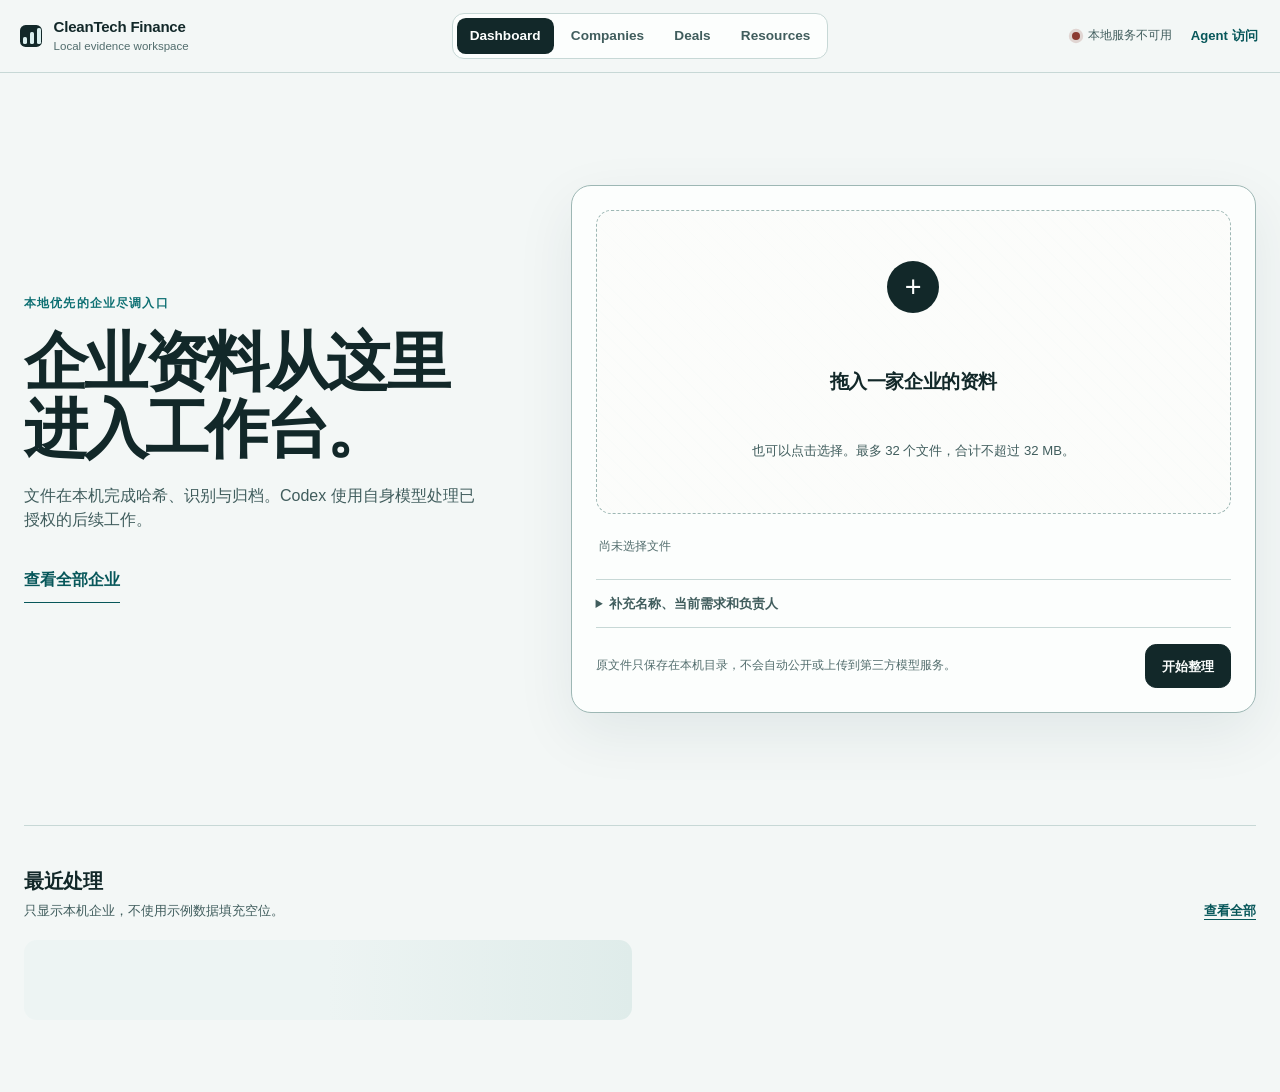
==== commit 7befde21: "feat: add evidence controls round 3" ====
--- a/src/cleantech_finance/web/agent_bridge.html
+++ b/src/cleantech_finance/web/agent_bridge.html
@@ -89,7 +89,7 @@
               >
               <span class="upload-symbol" aria-hidden="true">+</span>
               <strong>拖入一家企业的资料</strong>
-              <small>也可以点击选择。最多 20 个文件，合计不超过 32 MB。</small>
+              <small>也可以点击选择。最多 32 个文件，合计不超过 32 MB。</small>
             </label>
 
             <div class="upload-queue" id="upload-queue" aria-live="polite">
@@ -138,6 +138,13 @@
                     <option value="enterprise">真实企业</option>
                     <option value="demo">演示资料</option>
                     <option value="qa">QA 测试</option>
+                  </select>
+                </div>
+                <div class="field">
+                  <label for="workflow-type">工作流</label>
+                  <select id="workflow-type" name="workflow_type">
+                    <option value="company_intake" selected>企业首包整理</option>
+                    <option value="acquisition">跨境收购（显式启用）</option>
                   </select>
                 </div>
               </div>
@@ -852,6 +859,32 @@
                 </button>
               </div>
 
+              <section class="acquisition-section evidence-control-section" aria-labelledby="evidence-control-title">
+                <div class="section-heading compact-heading">
+                  <div>
+                    <h2 id="evidence-control-title">证据控制</h2>
+                    <p>逐文件核对声明与实际字节，并分开展示重复、版本权威和显式结构冲突；不自动选定事实。</p>
+                  </div>
+                  <span class="diagnostic-state" id="evidence-control-state">尚未生成</span>
+                </div>
+                <p id="evidence-control-summary">正在读取清单、实际哈希与版本控制字段。</p>
+                <ul class="key-question-list" id="evidence-control-signals"></ul>
+                <small id="evidence-control-responses"></small>
+              </section>
+
+              <section class="acquisition-section financial-basis-section" aria-labelledby="financial-basis-title">
+                <div class="section-heading compact-heading">
+                  <div>
+                    <h2 id="financial-basis-title">财务口径预检</h2>
+                    <p>仅展示 CSV/JSON 明示元数据候选；不从正文猜测，也不自动选取数值。</p>
+                  </div>
+                  <span class="diagnostic-state" id="financial-basis-state">尚未生成</span>
+                </div>
+                <p id="financial-basis-summary">正在读取主体、期间、单位、VAT、现金和预测口径。</p>
+                <ul class="key-question-list" id="financial-basis-dimensions"></ul>
+                <small id="financial-basis-responses"></small>
+              </section>
+
               <section class="acquisition-section" aria-labelledby="acquisition-title">
                 <div class="section-heading compact-heading">
                   <div>
@@ -871,17 +904,17 @@
                   <div>
                     <dt>当前工作焦点</dt>
                     <dd id="acquisition-current-stage">尚未生成</dd>
-                    <small>由候选材料覆盖推导，不是人工确认的 deal stage</small>
+                    <dd class="workspace-signal-note">由候选材料覆盖推导，不是人工确认的 deal stage</dd>
                   </div>
                   <div>
                     <dt>关键材料缺口</dt>
                     <dd id="acquisition-gap-count">尚未生成</dd>
-                    <small id="acquisition-gap-summary"></small>
+                    <dd class="workspace-signal-note" id="acquisition-gap-summary"></dd>
                   </div>
                   <div>
                     <dt>是否建议访谈</dt>
                     <dd id="acquisition-interview">尚未生成</dd>
-                    <small id="acquisition-interview-reason"></small>
+                    <dd class="workspace-signal-note" id="acquisition-interview-reason"></dd>
                   </div>
                 </dl>
               </section>
@@ -904,7 +937,7 @@
                     <p>这里只显示真实返回的候选状态，详细来源可在“资源”页签查看。</p>
                   </div>
                 </div>
-                <div class="company-resource-band" aria-label="企业资源匹配状态">
+                <div class="company-resource-band" role="region" aria-label="企业资源匹配状态">
                   <section>
                     <span>Policy</span>
                     <h3>政策</h3>
--- a/src/cleantech_finance/web/agent_bridge.css
+++ b/src/cleantech_finance/web/agent_bridge.css
@@ -80,6 +80,10 @@
   outline-offset: 3px;
 }
 
+h1[tabindex="-1"]:focus {
+  outline: none;
+}
+
 [hidden] {
   display: none !important;
 }
@@ -2061,12 +2065,13 @@
   font-weight: 760;
 }
 
-.workspace-signals small {
+.workspace-signals .workspace-signal-note {
   display: block;
   margin-top: 0.3rem;
   overflow-wrap: anywhere;
   color: var(--ink-soft);
   font-size: 0.7rem;
+  font-weight: 400;
 }
 
 .key-question-list {
